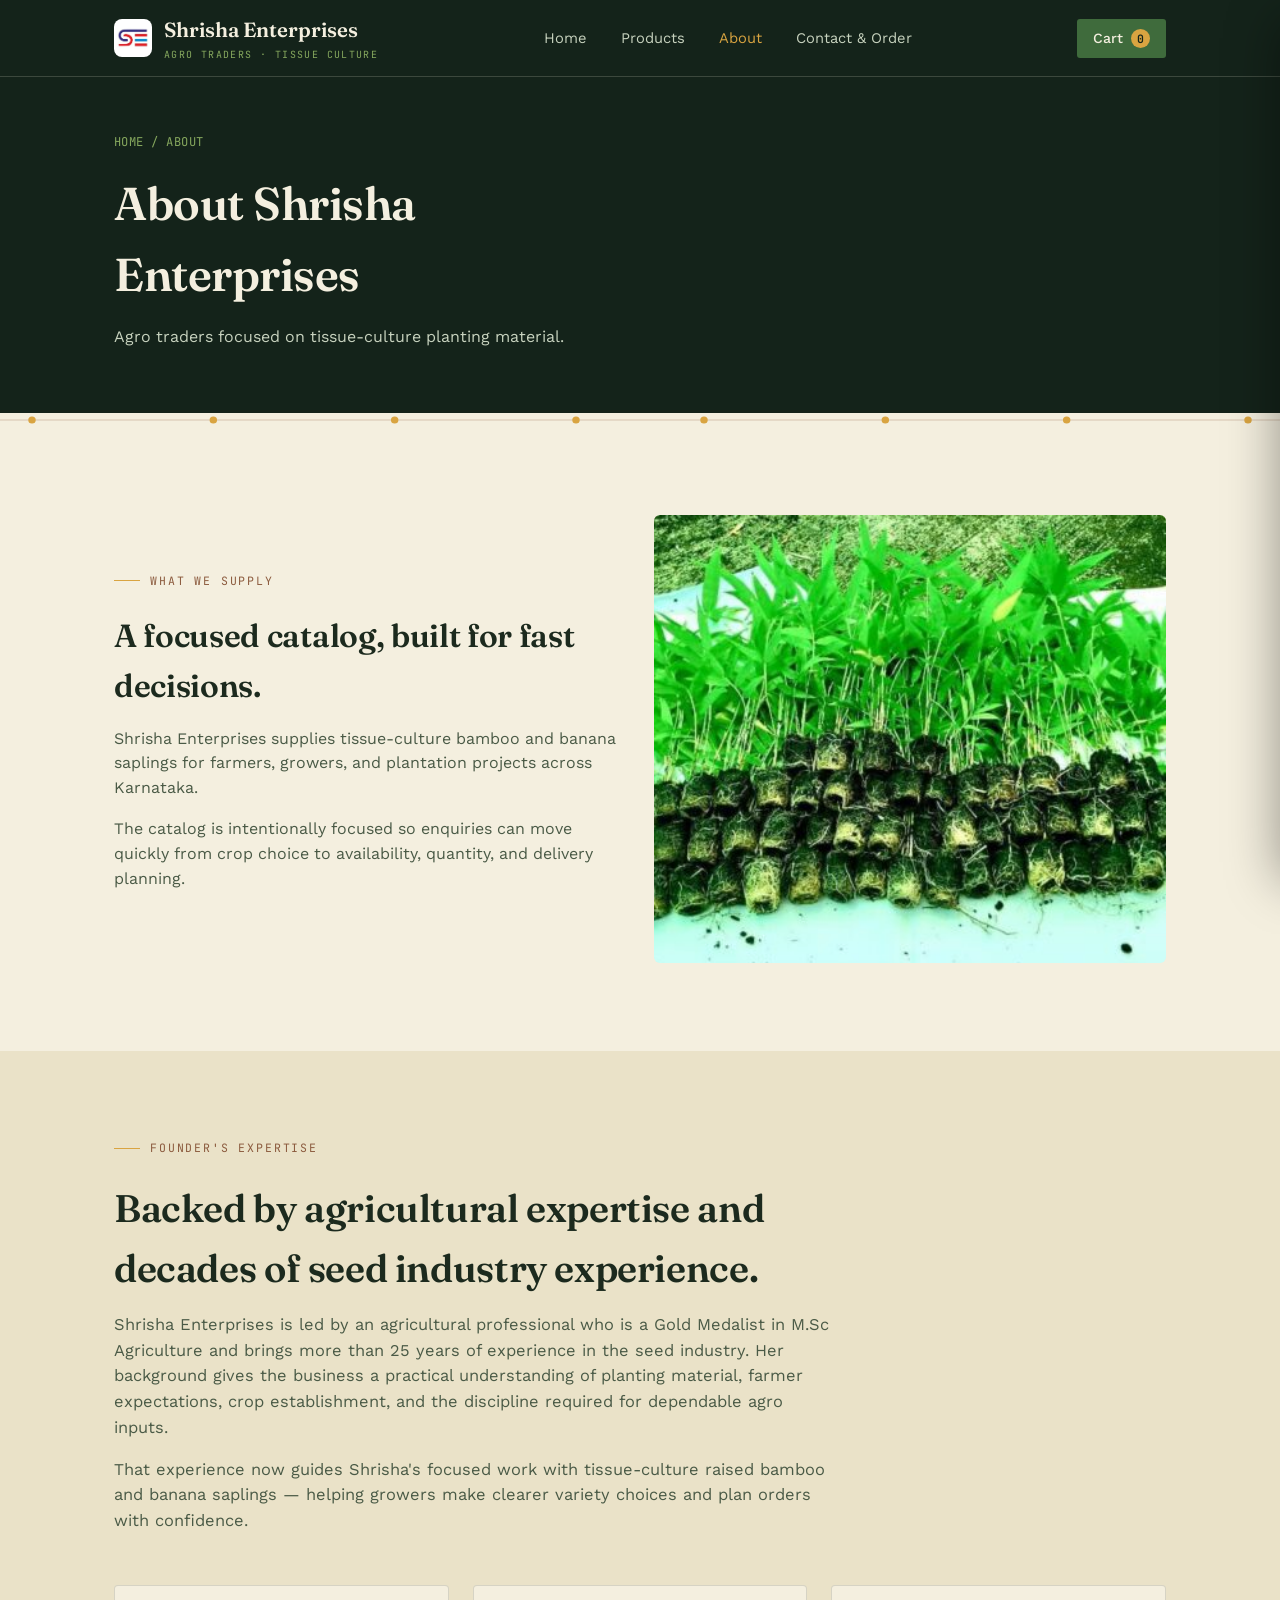
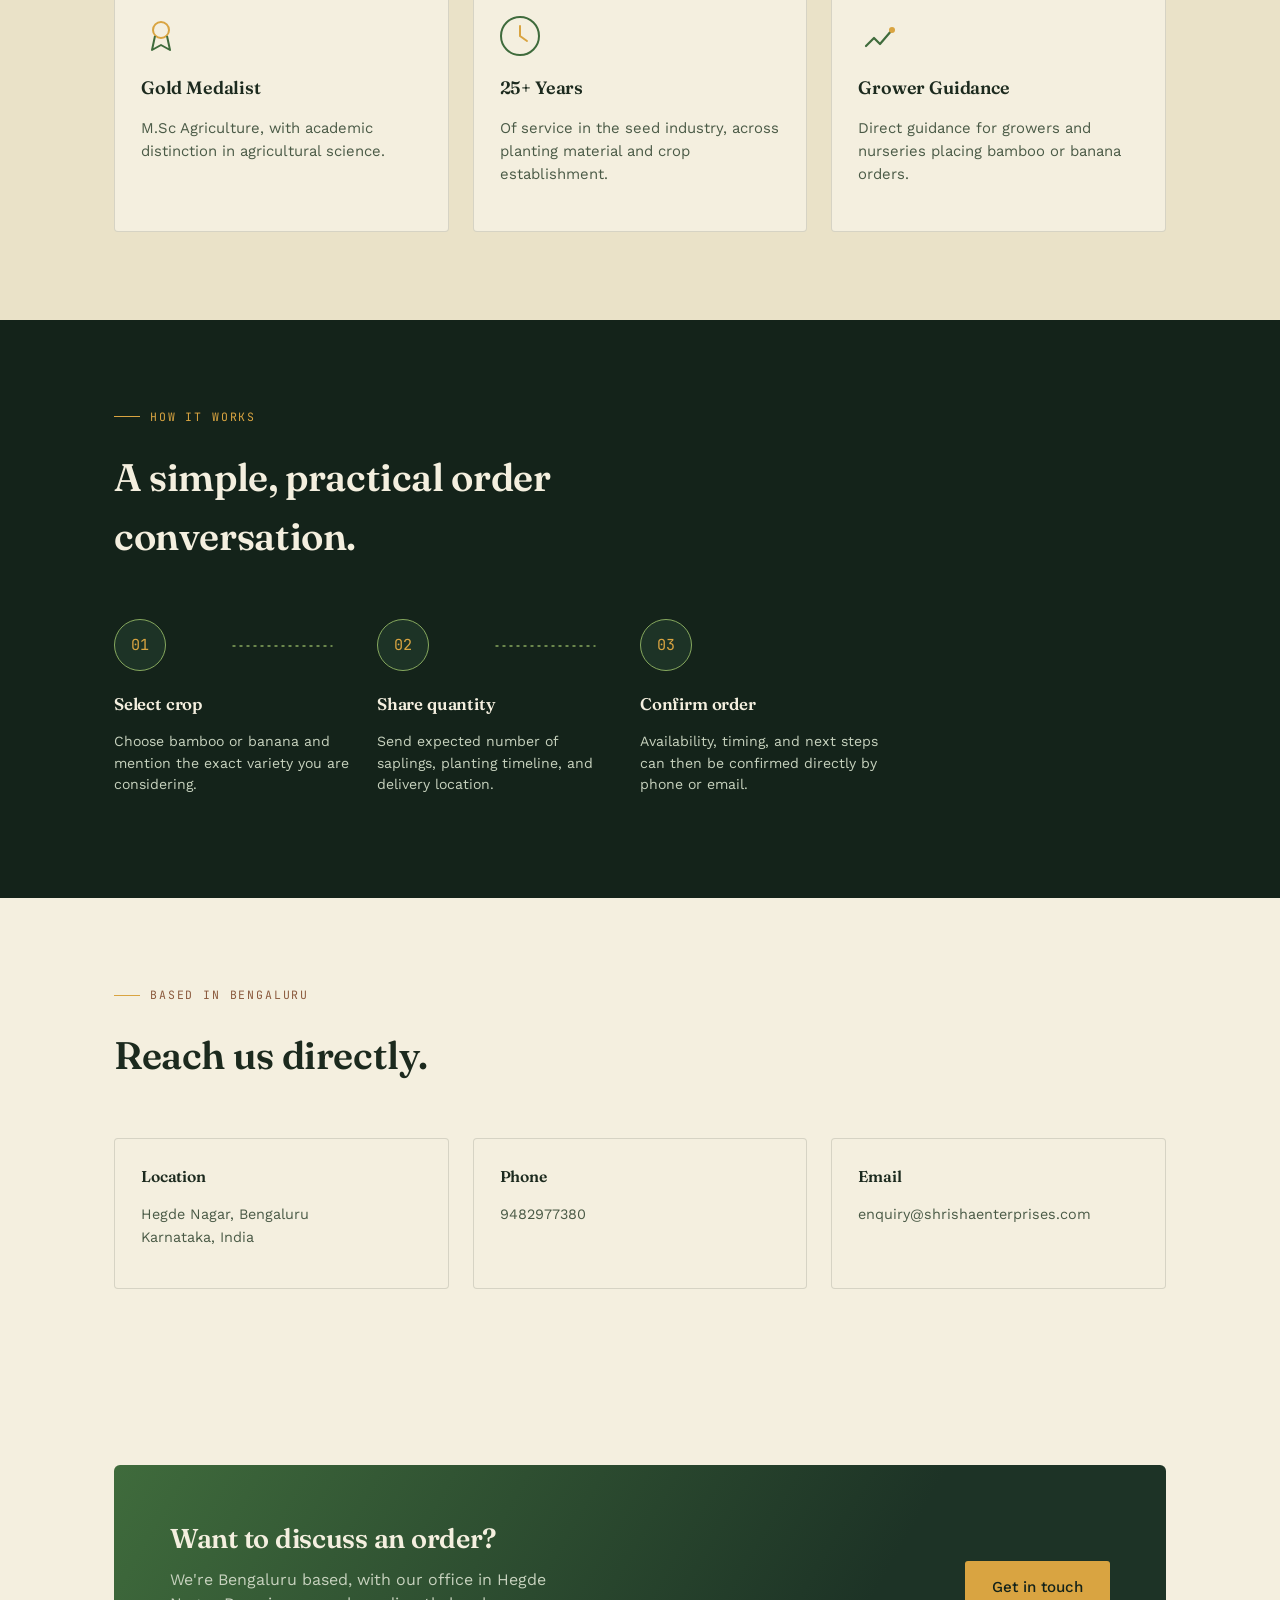
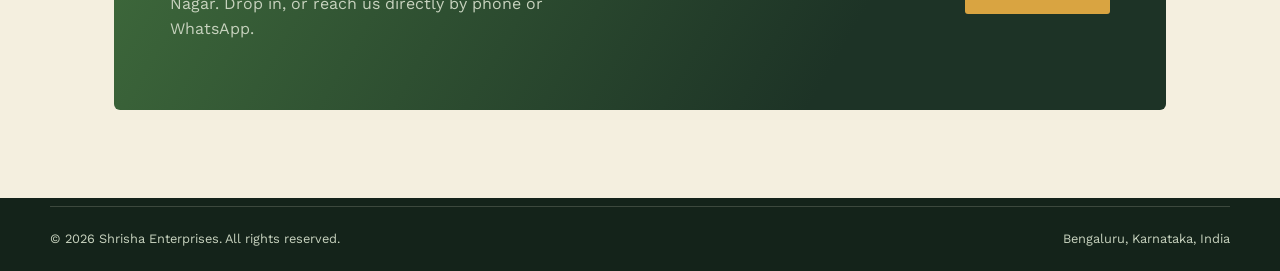
==== about.html @ d5d5e1b3 "shrishaenterprises" ====
<!doctype html>
<html lang="en">
<head>
<meta charset="UTF-8">
<meta name="viewport" content="width=device-width, initial-scale=1.0">
<title>About Us | Shrisha Enterprises</title>
<meta name="description" content="Shrisha Enterprises is a Bengaluru-based agro trading business supplying tissue-culture bamboo and banana saplings to growers across India.">
<link rel="stylesheet" href="css/style.css">
</head>
<body>

<nav class="site-nav">
  <div class="wrap">
    <a href="index.html" class="brand">
      <span class="brand-mark"><img src="images/brand/logo.jpg" alt="Shrisha Enterprises logo"></span>
      <span><span class="brand-text">Shrisha Enterprises</span><span class="brand-sub">Agro Traders · Tissue Culture</span></span>
    </a>
    <div class="nav-links">
      <a href="index.html">Home</a>
      <a href="products.html">Products</a>
      <a href="about.html" class="active">About</a>
      <a href="contact.html">Contact &amp; Order</a>
    </div>
    <button class="nav-cart" data-open-cart aria-label="Open cart">
      Cart <span class="count" data-cart-count>0</span>
    </button>
    <button class="nav-toggle" aria-label="Menu">
      <svg width="24" height="24" viewBox="0 0 24 24"><path d="M3 6h18M3 12h18M3 18h18" stroke="currentColor" stroke-width="2"/></svg>
    </button>
  </div>
</nav>

<header class="page-hero">
  <div class="wrap">
    <div class="breadcrumb">HOME / ABOUT</div>
    <h1>About Shrisha Enterprises</h1>
    <p>Agro traders focused on tissue-culture planting material.</p>
  </div>
</header>

<div class="culm-rule" aria-hidden="true">
  <svg viewBox="0 0 1200 14" preserveAspectRatio="none"><line x1="0" y1="7" x2="1200" y2="7" stroke="#8B5A3D" stroke-opacity="0.3" stroke-width="1"/>
    <g fill="#D9A441"><circle cx="30" cy="7" r="3.5"/><circle cx="200" cy="7" r="3.5"/><circle cx="370" cy="7" r="3.5"/><circle cx="540" cy="7" r="3.5"/><circle cx="660" cy="7" r="3.5"/><circle cx="830" cy="7" r="3.5"/><circle cx="1000" cy="7" r="3.5"/><circle cx="1170" cy="7" r="3.5"/></g>
  </svg>
</div>

<section class="section">
  <div class="wrap card-grid-2" style="align-items:center;">
    <div>
      <div class="eyebrow" style="color:var(--clay);">What we supply</div>
      <h2 style="font-size:2rem; margin-bottom:16px;">A focused catalog, built for fast decisions.</h2>
      <p style="color:var(--text-soft); margin-bottom:14px;">Shrisha Enterprises supplies tissue-culture bamboo and banana saplings for farmers, growers, and plantation projects across Karnataka.</p>
      <p style="color:var(--text-soft);">The catalog is intentionally focused so enquiries can move quickly from crop choice to availability, quantity, and delivery planning.</p>
    </div>
    <div>
      <img src="images/products/bamboo-saplings-bundle.jpeg" alt="Tissue-culture bamboo saplings ready for dispatch" style="width:100%; height:100%; object-fit:cover; border-radius:6px; aspect-ratio:480/420;">
    </div>
  </div>
</section>

<section class="section section-soft">
  <div class="wrap">
    <div class="section-head" style="max-width:720px;">
      <div class="eyebrow" style="color:var(--clay);">Founder's expertise</div>
      <h2>Backed by agricultural expertise and decades of seed industry experience.</h2>
      <p>Shrisha Enterprises is led by an agricultural professional who is a Gold Medalist in M.Sc Agriculture and brings more than 25 years of experience in the seed industry. Her background gives the business a practical understanding of planting material, farmer expectations, crop establishment, and the discipline required for dependable agro inputs.</p>
      <p>That experience now guides Shrisha's focused work with tissue-culture raised bamboo and banana saplings — helping growers make clearer variety choices and plan orders with confidence.</p>
    </div>
    <div class="card-grid-3">
      <div class="feature-card">
        <svg class="fic" viewBox="0 0 40 40"><circle cx="20" cy="14" r="8" fill="none" stroke="#D9A441" stroke-width="2"/><path d="M14 20l-3 14 9-5 9 5-3-14" fill="none" stroke="#3F6B3C" stroke-width="2" stroke-linejoin="round"/></svg>
        <h3>Gold Medalist</h3>
        <p>M.Sc Agriculture, with academic distinction in agricultural science.</p>
      </div>
      <div class="feature-card">
        <svg class="fic" viewBox="0 0 40 40"><circle cx="20" cy="20" r="19" fill="none" stroke="#3F6B3C" stroke-width="2"/><path d="M20 10v10l7 5" stroke="#D9A441" stroke-width="2" fill="none" stroke-linecap="round"/></svg>
        <h3>25+ Years</h3>
        <p>Of service in the seed industry, across planting material and crop establishment.</p>
      </div>
      <div class="feature-card">
        <svg class="fic" viewBox="0 0 40 40"><path d="M8 30l8-8 6 6 12-14" stroke="#3F6B3C" stroke-width="2.2" fill="none" stroke-linecap="round" stroke-linejoin="round"/><circle cx="34" cy="14" r="3" fill="#D9A441"/></svg>
        <h3>Grower Guidance</h3>
        <p>Direct guidance for growers and nurseries placing bamboo or banana orders.</p>
      </div>
    </div>
  </div>
</section>

<section class="section section-dark">
  <div class="wrap">
    <div class="section-head">
      <div class="eyebrow">How it works</div>
      <h2>A simple, practical order conversation.</h2>
    </div>
    <div class="timeline">
      <div class="tl-step">
        <div class="tl-node">01</div>
        <h4>Select crop</h4>
        <p>Choose bamboo or banana and mention the exact variety you are considering.</p>
        <div class="tl-connector"><svg viewBox="0 0 100 2"><line x1="0" y1="1" x2="100" y2="1" stroke="#86A85E" stroke-width="1.5" stroke-dasharray="3 4"/></svg></div>
      </div>
      <div class="tl-step">
        <div class="tl-node">02</div>
        <h4>Share quantity</h4>
        <p>Send expected number of saplings, planting timeline, and delivery location.</p>
        <div class="tl-connector"><svg viewBox="0 0 100 2"><line x1="0" y1="1" x2="100" y2="1" stroke="#86A85E" stroke-width="1.5" stroke-dasharray="3 4"/></svg></div>
      </div>
      <div class="tl-step">
        <div class="tl-node">03</div>
        <h4>Confirm order</h4>
        <p>Availability, timing, and next steps can then be confirmed directly by phone or email.</p>
      </div>
    </div>
  </div>
</section>

<section class="section">
  <div class="wrap">
    <div class="section-head">
      <div class="eyebrow" style="color:var(--clay);">Based in Bengaluru</div>
      <h2>Reach us directly.</h2>
    </div>
    <div class="card-grid-3">
      <div class="info-card">
        <h4>Location</h4>
        <p>Hegde Nagar, Bengaluru<br>Karnataka, India</p>
      </div>
      <div class="info-card">
        <h4>Phone</h4>
        <p><a href="tel:+919482977380">9482977380</a></p>
      </div>
      <div class="info-card">
        <h4>Email</h4>
        <p><a href="mailto:enquiry@shrishaenterprises.com">enquiry@shrishaenterprises.com</a></p>
      </div>
    </div>
  </div>
</section>

<section class="section">
  <div class="wrap">
    <div class="cta-strip">
      <div>
        <h3>Want to discuss an order?</h3>
        <p>We're Bengaluru based, with our office in Hegde Nagar. Drop in, or reach us directly by phone or WhatsApp.</p>
      </div>
      <a href="contact.html" class="btn btn-primary">Get in touch</a>
    </div>
  </div>
</section>

<footer class="site-footer">
  <div class="wrap footer-bottom">
    <span>© 2026 Shrisha Enterprises. All rights reserved.</span>
    <span>Bengaluru, Karnataka, India</span>
  </div>
</footer>

<div class="cart-overlay"></div>
<div class="cart-drawer">
  <div class="cart-head"><h3>Your cart</h3><button class="cart-close" aria-label="Close cart">&times;</button></div>
  <div class="cart-items"></div>
  <div class="cart-foot">
    <div class="cart-total-row"><span>Estimated total</span><strong data-cart-total>₹0</strong></div>
    <a href="contact.html" class="btn btn-primary btn-block">Proceed to order</a>
  </div>
</div>

<script src="js/cart.js"></script>
</body>
</html>
---- css/style.css ----
/* ============================================================
   SHRISHA ENTERPRISES — Design System
   A nursery grown from tissue culture: precise in the lab,
   wild in the field. Palette pulled from bamboo groves,
   banana canopy, monsoon soil and turmeric markets.
============================================================ */

@import url('https://fonts.googleapis.com/css2?family=Fraunces:ital,opsz,wght@0,9..144,300;0,9..144,450;0,9..144,600;0,9..144,700;1,9..144,400;1,9..144,500&family=Work+Sans:wght@300;400;500;600;700&family=JetBrains+Mono:wght@400;500;600&display=swap');

:root{
  /* ---- color tokens ---- */
  --ink:        #14231A;   /* deep bamboo-grove night */
  --ink-soft:   #1D3326;   /* lifted panel on ink */
  --bamboo:     #3F6B3C;   /* mid culm green */
  --leaf:       #86A85E;   /* young banana leaf */
  --turmeric:   #D9A441;   /* turmeric / marigold gold */
  --clay:       #8B5A3D;   /* red-soil brown */
  --paper:      #F4EFDF;   /* warm nursery-tag ivory */
  --paper-dim:  #EAE2C8;
  --text-dark:  #1C2A1E;
  --text-soft:  #4A5A46;
  --text-light: #F4EFDF;
  --text-light-dim: #C7D2BE;
  --line-dark:  rgba(244,239,223,0.18);
  --line-light: rgba(28,42,30,0.14);

  /* ---- type ---- */
  --f-display: "Fraunces", serif;
  --f-body: "Work Sans", sans-serif;
  --f-mono: "JetBrains Mono", monospace;

  /* ---- layout ---- */
  --maxw: 1180px;
  --edge: clamp(20px, 5vw, 64px);
  --radius: 4px;
}

*,*::before,*::after{ box-sizing:border-box; }
html{ scroll-behavior:smooth; }
body{
  margin:0;
  background:var(--paper);
  color:var(--text-dark);
  font-family:var(--f-body);
  font-size:16px;
  line-height:1.55;
  -webkit-font-smoothing:antialiased;
}
img,svg{ display:block; max-width:100%; }
a{ color:inherit; text-decoration:none; }
ul{ margin:0; padding:0; list-style:none; }
button{ font-family:inherit; cursor:pointer; }
h1,h2,h3,h4{ font-family:var(--f-display); margin:0; font-weight:600; letter-spacing:-0.01em; }

@media (prefers-reduced-motion: reduce){
  *{ animation-duration:0.001ms !important; animation-iteration-count:1 !important; transition-duration:0.001ms !important; scroll-behavior:auto !important; }
}

/* ---------------- focus visibility ---------------- */
a:focus-visible, button:focus-visible, input:focus-visible, textarea:focus-visible, select:focus-visible{
  outline:2.5px solid var(--turmeric);
  outline-offset:2px;
}

/* ---------------- container ---------------- */
.wrap{ max-width:var(--maxw); margin:0 auto; padding:0 var(--edge); }

/* ================= NAV ================= */
.site-nav{
  position:sticky; top:0; z-index:50;
  background:var(--ink);
  border-bottom:1px solid var(--line-dark);
}
.site-nav .wrap{
  display:flex; align-items:center; justify-content:space-between;
  height:76px;
}
.brand{ display:flex; align-items:center; gap:12px; color:var(--text-light); }
.brand-mark{
  width:38px; height:38px; flex:none; display:flex; align-items:center; justify-content:center;
  background:#fff; border-radius:8px; overflow:hidden; padding:3px;
}
.brand-mark img{ width:100%; height:100%; object-fit:contain; }
.brand-text{ font-family:var(--f-display); font-size:1.28rem; font-weight:600; color:var(--text-light); }
.brand-sub{ display:block; font-family:var(--f-mono); font-size:0.62rem; letter-spacing:0.14em; text-transform:uppercase; color:var(--leaf); margin-top:1px; }

.nav-links{ display:flex; align-items:center; gap:2px; }
.nav-links a{
  color:var(--text-light-dim); font-size:0.92rem; padding:10px 16px; border-radius:3px;
  transition:color .18s ease, background .18s ease;
}
.nav-links a:hover{ color:var(--text-light); background:rgba(244,239,223,0.06); }
.nav-links a.active{ color:var(--turmeric); }

.nav-cart{
  display:flex; align-items:center; gap:8px;
  background:var(--bamboo); color:var(--text-light);
  border:none; padding:10px 16px; border-radius:3px; font-size:0.88rem; font-weight:500;
  transition:background .18s ease;
}
.nav-cart:hover{ background:#4C7C48; }
.nav-cart .count{
  background:var(--turmeric); color:var(--ink); font-family:var(--f-mono); font-weight:600;
  font-size:0.72rem; min-width:19px; height:19px; border-radius:50%;
  display:inline-flex; align-items:center; justify-content:center; padding:0 4px;
}
.nav-toggle{ display:none; }

@media (max-width: 860px){
  .nav-links{ display:none; }
  .nav-toggle{ display:inline-flex; background:none; border:none; color:var(--text-light); }
  .site-nav .wrap{ height:64px; }
}

/* ================= CULM RING DIVIDER (signature motif) ================= */
/* bamboo grows in ringed segments — used as section joins, timeline connectors, list markers */
.culm-rule{
  width:100%; height:14px; position:relative; overflow:hidden;
}
.culm-rule svg{ width:100%; height:100%; display:block; }

/* ================= HERO ================= */
.hero{
  background:
    radial-gradient(ellipse 900px 500px at 82% -10%, rgba(217,164,65,0.14), transparent 60%),
    linear-gradient(180deg, var(--ink) 0%, var(--ink) 100%);
  color:var(--text-light);
  position:relative;
  padding:88px 0 0;
  overflow:hidden;
}
.hero-grid{
  display:grid; grid-template-columns:1.05fr 0.95fr; gap:40px; align-items:center;
  padding-bottom:70px;
}
.eyebrow{
  font-family:var(--f-mono); font-size:0.72rem; letter-spacing:0.16em; text-transform:uppercase;
  color:var(--turmeric); display:flex; align-items:center; gap:10px; margin-bottom:22px;
}
.eyebrow::before{ content:""; width:26px; height:1px; background:var(--turmeric); display:inline-block; }

.hero h1{
  font-size:clamp(2.5rem, 4.6vw, 4.1rem); line-height:1.03; color:var(--text-light);
  max-width:12ch;
}
.hero h1 em{ font-style:italic; color:var(--leaf); font-weight:500; }
.hero p.lede{
  margin-top:24px; font-size:1.1rem; color:var(--text-light-dim); max-width:46ch; line-height:1.6;
}
.hero-ctas{ display:flex; gap:14px; margin-top:36px; flex-wrap:wrap; }

.btn{
  display:inline-flex; align-items:center; gap:9px;
  padding:14px 26px; border-radius:3px; font-size:0.95rem; font-weight:500;
  border:1px solid transparent; transition:transform .16s ease, background .16s ease, border-color .16s ease;
}
.btn:hover{ transform:translateY(-1px); }
.btn-primary{ background:var(--turmeric); color:var(--ink); }
.btn-primary:hover{ background:#E5B25C; }
.btn-outline{ border-color:var(--line-dark); color:var(--text-light); }
.btn-outline:hover{ border-color:var(--leaf); color:var(--leaf); }
.btn-dark{ background:var(--ink); color:var(--text-light); }
.btn-dark:hover{ background:var(--ink-soft); }
.btn-small{ padding:9px 16px; font-size:0.84rem; }
.btn-block{ width:100%; justify-content:center; }
.btn[disabled]{ opacity:0.45; cursor:not-allowed; transform:none; }

.hero-art{ position:relative; }

/* ================= TRUST STRIP ================= */
.trust-strip{
  background:var(--ink-soft); border-top:1px solid var(--line-dark);
}
.trust-strip .wrap{
  display:grid; grid-template-columns:repeat(4,1fr);
  padding:34px var(--edge);
}
.trust-item{ padding:0 22px; border-left:1px solid var(--line-dark); }
.trust-item:first-child{ border-left:none; padding-left:0; }
.trust-num{ font-family:var(--f-display); font-style:italic; font-size:1.9rem; color:var(--turmeric); }
.trust-label{ font-size:0.8rem; color:var(--text-light-dim); margin-top:4px; }

@media (max-width:860px){
  .hero-grid{ grid-template-columns:1fr; }
  .trust-strip .wrap{ grid-template-columns:repeat(2,1fr); row-gap:22px; }
  .trust-item:nth-child(3){ border-left:none; padding-left:0; }
}

/* ================= SECTION SCAFFOLDING ================= */
.section{ padding:88px 0; }
.section-tight{ padding:56px 0; }
.section-dark{ background:var(--ink); color:var(--text-light); }
.section-soft{ background:var(--paper-dim); }

.section-head{ max-width:640px; margin-bottom:52px; }
.section-head .eyebrow{ color:var(--clay); }
.section-dark .section-head .eyebrow{ color:var(--turmeric); }
.section-head h2{ font-size:clamp(1.9rem,3vw,2.6rem); }
.section-head p{ margin-top:14px; color:var(--text-soft); font-size:1.03rem; }
.section-dark .section-head p{ color:var(--text-light-dim); }

/* ================= PRODUCT / FEATURE CARDS ================= */
.card-grid-2{ display:grid; grid-template-columns:1fr 1fr; gap:28px; }
.card-grid-3{ display:grid; grid-template-columns:repeat(3,1fr); gap:24px; }
.card-grid-4{ display:grid; grid-template-columns:repeat(4,1fr); gap:20px; }

.feature-card{
  background:var(--paper); border:1px solid var(--line-light); border-radius:var(--radius);
  padding:30px 26px;
}
.feature-card .fic{ width:40px; height:40px; margin-bottom:18px; }
.feature-card h3{ font-size:1.12rem; margin-bottom:8px; }
.feature-card p{ color:var(--text-soft); font-size:0.93rem; }

.produce-card{
  border:1px solid var(--line-light); border-radius:var(--radius); overflow:hidden;
  background:var(--paper); display:flex; flex-direction:column;
  transition:box-shadow .2s ease, transform .2s ease;
}
.produce-card:hover{ box-shadow:0 14px 34px -18px rgba(20,35,26,0.35); transform:translateY(-2px); }
.produce-art{ aspect-ratio:16/11; background:var(--paper-dim); position:relative; }
.produce-art svg{ position:absolute; inset:0; width:100%; height:100%; }
.produce-tag{
  position:absolute; top:14px; left:14px; font-family:var(--f-mono); font-size:0.66rem;
  letter-spacing:0.08em; text-transform:uppercase; background:var(--ink); color:var(--turmeric);
  padding:5px 9px; border-radius:2px;
}
.produce-body{ padding:22px 24px 24px; display:flex; flex-direction:column; gap:12px; flex:1; }
.produce-body h3{ font-size:1.3rem; }
.produce-body .sci{ font-family:var(--f-display); font-style:italic; color:var(--text-soft); font-size:0.9rem; margin-top:-8px; }
.produce-body p.desc{ color:var(--text-soft); font-size:0.93rem; flex:1; }
.produce-meta{ display:flex; align-items:baseline; justify-content:space-between; padding-top:10px; border-top:1px dashed var(--line-light); }
.produce-price{ font-family:var(--f-mono); font-size:1.05rem; font-weight:600; color:var(--clay); }
.produce-price span{ font-size:0.72rem; color:var(--text-soft); font-weight:400; }
.produce-actions{ display:flex; gap:10px; margin-top:4px; }

.qty-stepper{
  display:flex; align-items:center; border:1px solid var(--line-light); border-radius:3px; overflow:hidden;
}
.qty-stepper button{ background:var(--paper-dim); border:none; width:34px; height:38px; font-size:1rem; }
.qty-stepper button:hover{ background:var(--leaf); color:#fff; }
.qty-stepper input{
  width:44px; text-align:center; border:none; border-left:1px solid var(--line-light); border-right:1px solid var(--line-light);
  height:38px; font-family:var(--f-mono); font-size:0.9rem; background:var(--paper);
}

/* ================= PROCESS / CULM TIMELINE ================= */
.timeline{ display:grid; grid-template-columns:repeat(4,1fr); gap:0; position:relative; }
.tl-step{ position:relative; padding:0 22px 0 0; }
.tl-node{
  width:52px; height:52px; border-radius:50%; background:var(--ink-soft); border:1.5px solid var(--leaf);
  display:flex; align-items:center; justify-content:center; font-family:var(--f-mono); color:var(--turmeric);
  font-size:0.95rem; margin-bottom:20px;
}
.tl-step h4{ font-size:1.05rem; color:var(--text-light); margin-bottom:8px; }
.tl-step p{ font-size:0.88rem; color:var(--text-light-dim); }
.tl-connector{ position:absolute; top:26px; left:52px; right:-22px; height:2px; }
.tl-connector svg{ width:100%; height:100%; }
.tl-step:last-child .tl-connector{ display:none; }

@media (max-width:900px){
  .timeline{ grid-template-columns:1fr; gap:36px; }
  .tl-connector{ display:none; }
}

/* ================= CTA STRIP ================= */
.cta-strip{
  background:linear-gradient(120deg, var(--bamboo), var(--ink-soft) 70%);
  color:var(--text-light); border-radius:6px; padding:52px 56px;
  display:flex; align-items:center; justify-content:space-between; gap:30px; flex-wrap:wrap;
}
.cta-strip h3{ font-size:1.7rem; max-width:20ch; }
.cta-strip p{ color:var(--text-light-dim); margin-top:8px; max-width:40ch; }

/* ================= FOOTER ================= */
.site-footer{ background:var(--ink); color:var(--text-light-dim); padding-top:8px; }
.footer-grid{
  display:grid; grid-template-columns:1.3fr 1fr 1fr 1.1fr; gap:36px; padding-bottom:48px;
  border-bottom:1px solid var(--line-dark);
}
.footer-grid h5{
  font-family:var(--f-mono); font-size:0.72rem; text-transform:uppercase; letter-spacing:0.12em;
  color:var(--leaf); margin-bottom:16px; font-weight:600;
}
.footer-grid li{ margin-bottom:10px; font-size:0.9rem; }
.footer-grid a:hover{ color:var(--text-light); }
.footer-bottom{
  display:flex; justify-content:space-between; align-items:center; padding:22px 0; font-size:0.8rem;
  flex-wrap:wrap; gap:10px; border-top:1px solid var(--line-dark);
}

/* ================= FORMS ================= */
.field{ margin-bottom:18px; }
.field label{ display:block; font-size:0.84rem; margin-bottom:7px; color:var(--text-soft); font-weight:500; }
.section-dark .field label{ color:var(--text-light-dim); }
.field input, .field textarea, .field select{
  width:100%; padding:12px 14px; border:1px solid var(--line-light); border-radius:3px;
  font-family:var(--f-body); font-size:0.95rem; background:var(--paper); color:var(--text-dark);
}
.section-dark .field input, .section-dark .field textarea, .section-dark .field select{
  background:var(--ink-soft); border-color:var(--line-dark); color:var(--text-light);
}
.field textarea{ resize:vertical; min-height:100px; }
.field-row{ display:grid; grid-template-columns:1fr 1fr; gap:16px; }

/* ================= CART DRAWER ================= */
.cart-overlay{
  position:fixed; inset:0; background:rgba(20,35,26,0.5); z-index:90; opacity:0; pointer-events:none;
  transition:opacity .22s ease;
}
.cart-overlay.open{ opacity:1; pointer-events:auto; }
.cart-drawer{
  position:fixed; top:0; right:0; height:100%; width:min(420px,92vw); background:var(--paper);
  z-index:91; box-shadow:-20px 0 50px -20px rgba(0,0,0,0.4);
  transform:translateX(100%); transition:transform .28s ease; display:flex; flex-direction:column;
}
.cart-drawer.open{ transform:translateX(0); }
.cart-head{
  display:flex; align-items:center; justify-content:space-between; padding:22px 24px; border-bottom:1px solid var(--line-light);
}
.cart-head h3{ font-size:1.2rem; }
.cart-close{ background:none; border:none; font-size:1.3rem; color:var(--text-soft); line-height:1; }
.cart-items{ flex:1; overflow-y:auto; padding:12px 24px; }
.cart-line{
  display:flex; gap:12px; padding:16px 0; border-bottom:1px dashed var(--line-light);
}
.cart-line-art{ width:56px; height:56px; border-radius:3px; background:var(--paper-dim); flex:none; overflow:hidden; }
.cart-line-info{ flex:1; }
.cart-line-info h4{ font-family:var(--f-body); font-size:0.95rem; font-weight:600; }
.cart-line-meta{ font-family:var(--f-mono); font-size:0.78rem; color:var(--text-soft); margin-top:2px; }
.cart-line-remove{ background:none; border:none; font-size:0.78rem; color:var(--clay); text-decoration:underline; margin-top:6px; }
.cart-empty{ padding:60px 10px; text-align:center; color:var(--text-soft); }
.cart-foot{ padding:20px 24px 26px; border-top:1px solid var(--line-light); }
.cart-total-row{ display:flex; justify-content:space-between; font-size:1.05rem; margin-bottom:16px; }
.cart-total-row strong{ font-family:var(--f-mono); }

.check-list{ list-style:none; padding:0; margin:0; }
.check-list li{ font-size:0.93rem; color:var(--text-soft); padding:6px 0; display:flex; gap:9px; align-items:flex-start; }
.check-list li::before{ content:"✓"; color:var(--bamboo); font-weight:700; flex:none; }

/* ================= UTILITY ================= */
.mono{ font-family:var(--f-mono); }
.note{ font-size:0.82rem; color:var(--text-soft); }
.page-hero{
  background:var(--ink); color:var(--text-light); padding:56px 0 48px;
}
.page-hero h1{ font-size:clamp(2rem,3.6vw,2.9rem); color:var(--text-light); max-width:16ch; }
.page-hero p{ color:var(--text-light-dim); margin-top:14px; max-width:56ch; }
.breadcrumb{ font-family:var(--f-mono); font-size:0.76rem; color:var(--leaf); margin-bottom:16px; letter-spacing:0.04em; }

.tabs{ display:flex; gap:8px; margin-bottom:36px; flex-wrap:wrap; }
.tab{
  padding:10px 20px; border:1px solid var(--line-light); border-radius:30px; font-size:0.88rem;
  background:var(--paper); color:var(--text-soft); transition:all .15s ease;
}
.tab.active{ background:var(--ink); color:var(--text-light); border-color:var(--ink); }
.tab:hover:not(.active){ border-color:var(--bamboo); color:var(--bamboo); }

.info-card{
  background:var(--paper); border:1px solid var(--line-light); border-radius:var(--radius); padding:26px;
}
.info-card h4{ font-size:0.98rem; margin-bottom:6px; }
.info-card p{ font-size:0.9rem; color:var(--text-soft); }

.map-frame{ border:1px solid var(--line-light); border-radius:var(--radius); overflow:hidden; }
.map-frame iframe{ width:100%; height:100%; border:0; display:block; }

/* Order confirmation banner */
.toast{
  position:fixed; bottom:24px; left:50%; transform:translate(-50%, 20px);
  background:var(--ink); color:var(--text-light); padding:14px 22px; border-radius:4px;
  font-size:0.9rem; opacity:0; pointer-events:none; transition:all .25s ease; z-index:99;
  border:1px solid var(--leaf);
}
.toast.show{ opacity:1; transform:translate(-50%,0); }

@media (max-width:900px){
  .card-grid-2, .card-grid-3, .card-grid-4{ grid-template-columns:1fr 1fr; }
  .cta-strip{ padding:40px 28px; }
  .footer-grid{ grid-template-columns:1fr 1fr; }
}
@media (max-width:600px){
  .card-grid-2, .card-grid-3, .card-grid-4{ grid-template-columns:1fr; }
  .field-row{ grid-template-columns:1fr; }
  .footer-grid{ grid-template-columns:1fr; }
  .footer-bottom{ flex-direction:column; align-items:flex-start; }
}
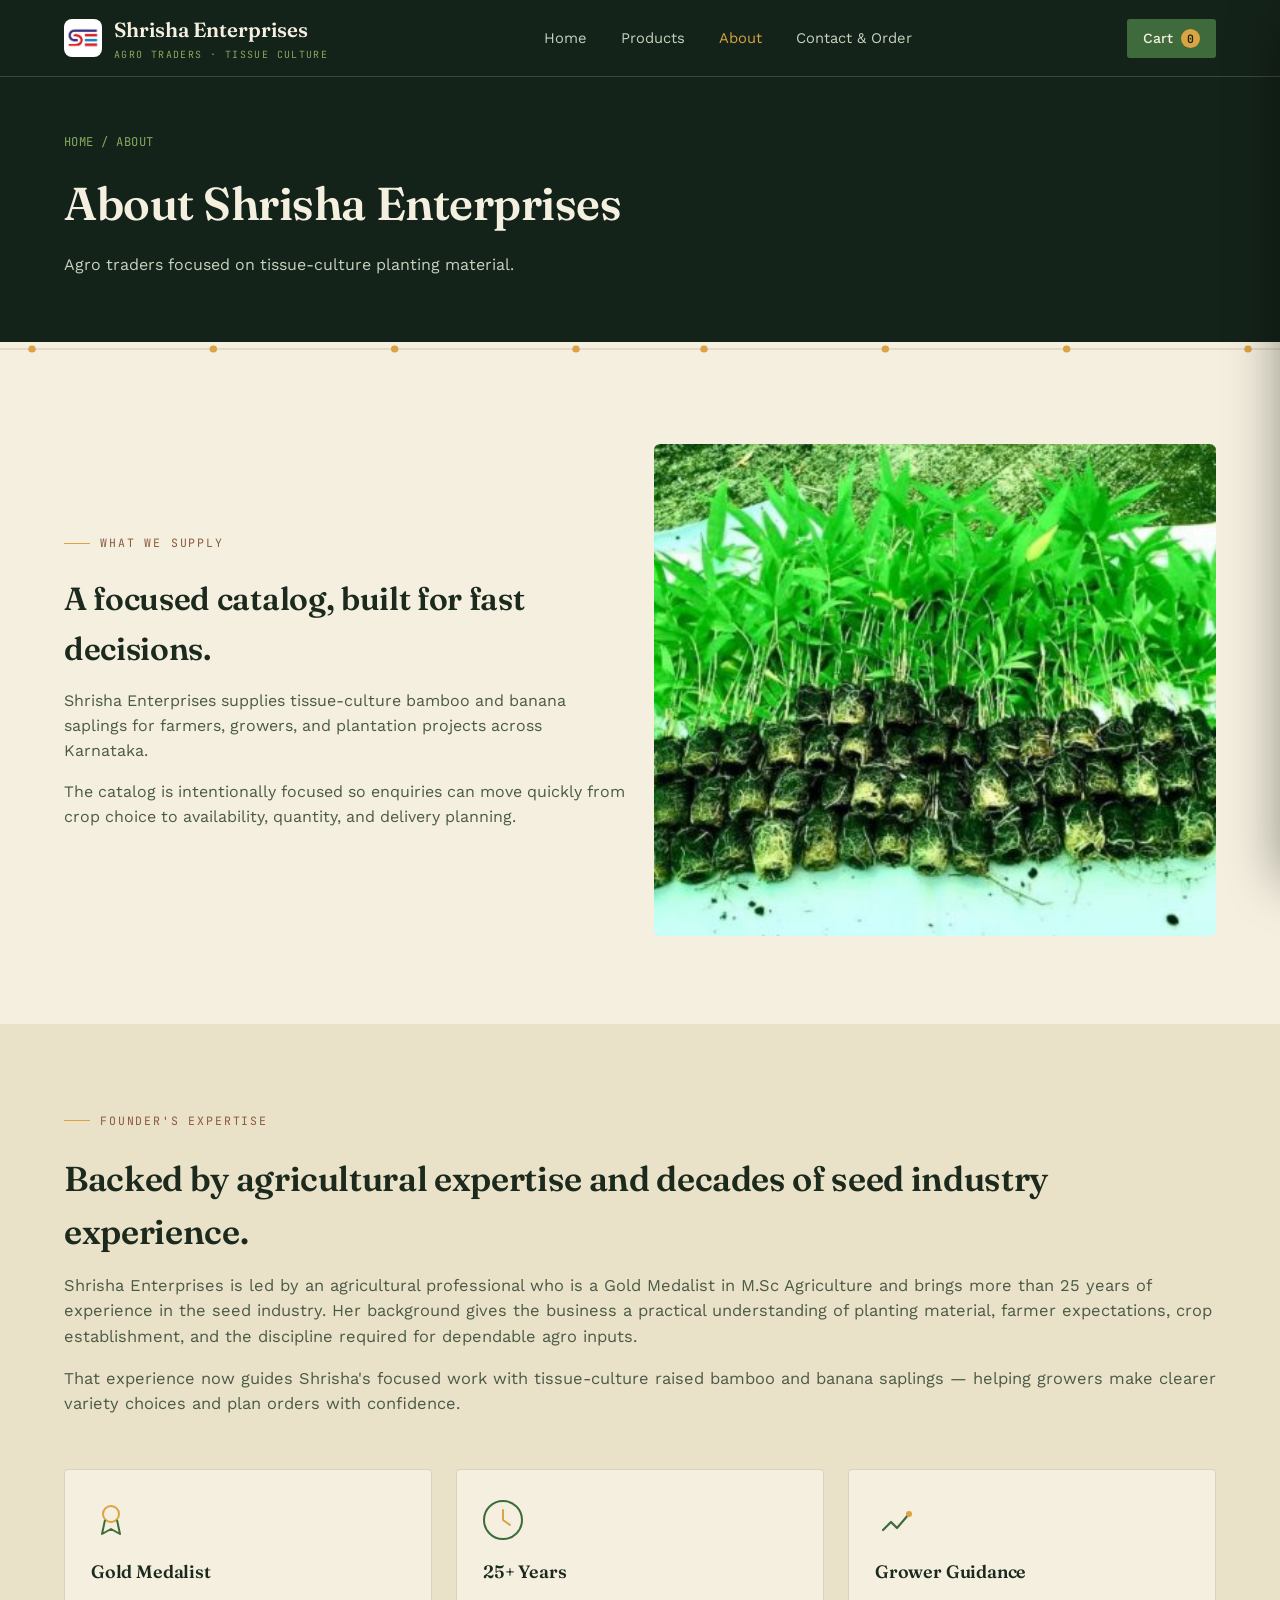
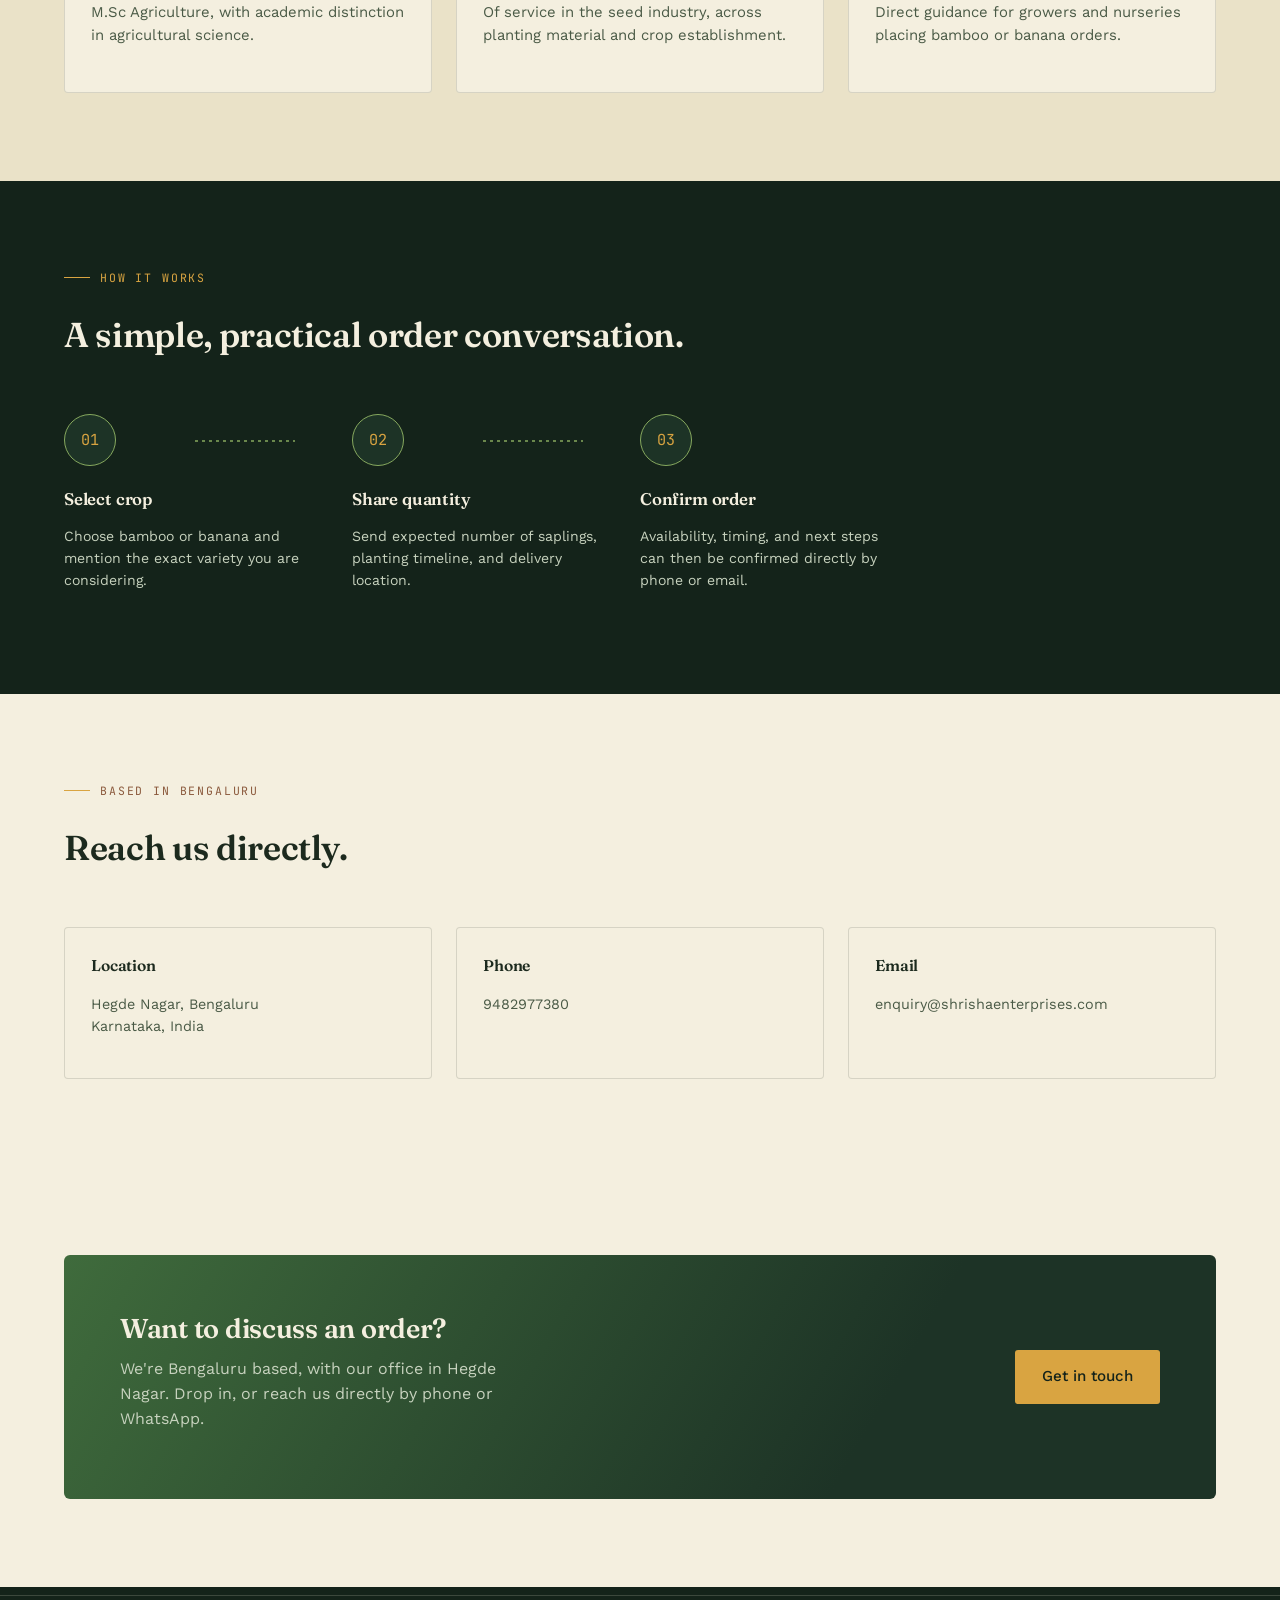
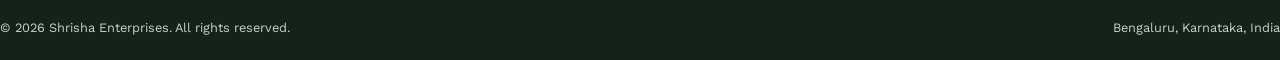
==== commit b4b57366: "Add files via upload" ====
--- a/about.html
+++ b/about.html
@@ -1,6 +1,13 @@
 <!doctype html>
 <html lang="en">
 <head>
+<!-- Google Tag Manager -->
+<script>(function(w,d,s,l,i){w[l]=w[l]||[];w[l].push({'gtm.start':
+new Date().getTime(),event:'gtm.js'});var f=d.getElementsByTagName(s)[0],
+j=d.createElement(s),dl=l!='dataLayer'?'&l='+l:'';j.async=true;j.src=
+'https://www.googletagmanager.com/gtm.js?id='+i+dl;f.parentNode.insertBefore(j,f);
+})(window,document,'script','dataLayer','GTM-NHGCB5C5');</script>
+<!-- End Google Tag Manager -->
 <meta charset="UTF-8">
 <meta name="viewport" content="width=device-width, initial-scale=1.0">
 <title>About Us | Shrisha Enterprises</title>
@@ -8,6 +15,10 @@
 <link rel="stylesheet" href="css/style.css">
 </head>
 <body>
+<!-- Google Tag Manager (noscript) -->
+<noscript><iframe src="https://www.googletagmanager.com/ns.html?id=GTM-NHGCB5C5"
+height="0" width="0" style="display:none;visibility:hidden"></iframe></noscript>
+<!-- End Google Tag Manager (noscript) -->
 
 <nav class="site-nav">
   <div class="wrap">
@@ -60,7 +71,7 @@
 
 <section class="section section-soft">
   <div class="wrap">
-    <div class="section-head" style="max-width:720px;">
+    <div class="section-head">
       <div class="eyebrow" style="color:var(--clay);">Founder's expertise</div>
       <h2>Backed by agricultural expertise and decades of seed industry experience.</h2>
       <p>Shrisha Enterprises is led by an agricultural professional who is a Gold Medalist in M.Sc Agriculture and brings more than 25 years of experience in the seed industry. Her background gives the business a practical understanding of planting material, farmer expectations, crop establishment, and the discipline required for dependable agro inputs.</p>
--- a/css/style.css
+++ b/css/style.css
@@ -30,7 +30,7 @@
   --f-mono: "JetBrains Mono", monospace;
 
   /* ---- layout ---- */
-  --maxw: 1180px;
+  --maxw: 1440px;
   --edge: clamp(20px, 5vw, 64px);
   --radius: 4px;
 }
@@ -141,11 +141,11 @@
 
 .hero h1{
   font-size:clamp(2.5rem, 4.6vw, 4.1rem); line-height:1.03; color:var(--text-light);
-  max-width:12ch;
+  max-width:44ch;
 }
 .hero h1 em{ font-style:italic; color:var(--leaf); font-weight:500; }
 .hero p.lede{
-  margin-top:24px; font-size:1.1rem; color:var(--text-light-dim); max-width:46ch; line-height:1.6;
+  margin-top:24px; font-size:1.1rem; color:var(--text-light-dim); max-width:680px; line-height:1.6;
 }
 .hero-ctas{ display:flex; gap:14px; margin-top:36px; flex-wrap:wrap; }
 
@@ -180,6 +180,15 @@
 .trust-num{ font-family:var(--f-display); font-style:italic; font-size:1.9rem; color:var(--turmeric); }
 .trust-label{ font-size:0.8rem; color:var(--text-light-dim); margin-top:4px; }
 
+.hero-photo{
+  background-size:cover;
+  background-position:center;
+  padding-bottom:0;
+}
+.hero-photo .hero-text-block{
+  max-width:1280px;
+  padding:20px 0 80px;
+}
 @media (max-width:860px){
   .hero-grid{ grid-template-columns:1fr; }
   .trust-strip .wrap{ grid-template-columns:repeat(2,1fr); row-gap:22px; }
@@ -192,17 +201,17 @@
 .section-dark{ background:var(--ink); color:var(--text-light); }
 .section-soft{ background:var(--paper-dim); }
 
-.section-head{ max-width:640px; margin-bottom:52px; }
+.section-head{ max-width:none; margin-bottom:52px; }
 .section-head .eyebrow{ color:var(--clay); }
 .section-dark .section-head .eyebrow{ color:var(--turmeric); }
-.section-head h2{ font-size:clamp(1.9rem,3vw,2.6rem); }
+.section-head h2{ font-size:clamp(1.9rem,2.7vw,2.35rem); }
 .section-head p{ margin-top:14px; color:var(--text-soft); font-size:1.03rem; }
 .section-dark .section-head p{ color:var(--text-light-dim); }
 
 /* ================= PRODUCT / FEATURE CARDS ================= */
 .card-grid-2{ display:grid; grid-template-columns:1fr 1fr; gap:28px; }
 .card-grid-3{ display:grid; grid-template-columns:repeat(3,1fr); gap:24px; }
-.card-grid-4{ display:grid; grid-template-columns:repeat(4,1fr); gap:20px; }
+.card-grid-4{ display:grid; grid-template-columns:repeat(4,1fr); gap:14px; }
 
 .feature-card{
   background:var(--paper); border:1px solid var(--line-light); border-radius:var(--radius);
@@ -218,19 +227,20 @@
   transition:box-shadow .2s ease, transform .2s ease;
 }
 .produce-card:hover{ box-shadow:0 14px 34px -18px rgba(20,35,26,0.35); transform:translateY(-2px); }
-.produce-art{ aspect-ratio:16/11; background:var(--paper-dim); position:relative; }
+.produce-art{ aspect-ratio:16/11; background:var(--paper-dim); position:relative; overflow:hidden; min-height:0; }
+.produce-art img{ position:absolute; inset:0; width:100%; height:100%; object-fit:cover; display:block; }
 .produce-art svg{ position:absolute; inset:0; width:100%; height:100%; }
 .produce-tag{
   position:absolute; top:14px; left:14px; font-family:var(--f-mono); font-size:0.66rem;
   letter-spacing:0.08em; text-transform:uppercase; background:var(--ink); color:var(--turmeric);
   padding:5px 9px; border-radius:2px;
 }
-.produce-body{ padding:22px 24px 24px; display:flex; flex-direction:column; gap:12px; flex:1; }
+.produce-body{ padding:22px 18px 24px; display:flex; flex-direction:column; gap:12px; flex:1; }
 .produce-body h3{ font-size:1.3rem; }
 .produce-body .sci{ font-family:var(--f-display); font-style:italic; color:var(--text-soft); font-size:0.9rem; margin-top:-8px; }
-.produce-body p.desc{ color:var(--text-soft); font-size:0.93rem; flex:1; }
-.produce-meta{ display:flex; align-items:baseline; justify-content:space-between; padding-top:10px; border-top:1px dashed var(--line-light); }
-.produce-price{ font-family:var(--f-mono); font-size:1.05rem; font-weight:600; color:var(--clay); }
+.produce-body p.desc{ color:var(--text-soft); font-size:0.93rem; }
+.produce-meta{ display:flex; align-items:baseline; justify-content:space-between; padding-top:10px; border-top:1px dashed var(--line-light); margin-top:auto; }
+.produce-price{ font-family:var(--f-mono); font-size:1.05rem; font-weight:600; color:var(--clay); white-space:nowrap; flex-shrink:0; }
 .produce-price span{ font-size:0.72rem; color:var(--text-soft); font-weight:400; }
 .produce-actions{ display:flex; gap:10px; margin-top:4px; }
 
@@ -344,8 +354,8 @@
 .page-hero{
   background:var(--ink); color:var(--text-light); padding:56px 0 48px;
 }
-.page-hero h1{ font-size:clamp(2rem,3.6vw,2.9rem); color:var(--text-light); max-width:16ch; }
-.page-hero p{ color:var(--text-light-dim); margin-top:14px; max-width:56ch; }
+.page-hero h1{ font-size:clamp(2rem,3.6vw,2.9rem); color:var(--text-light); max-width:1000px; }
+.page-hero p{ color:var(--text-light-dim); margin-top:14px; max-width:760px; }
 .breadcrumb{ font-family:var(--f-mono); font-size:0.76rem; color:var(--leaf); margin-bottom:16px; letter-spacing:0.04em; }
 
 .tabs{ display:flex; gap:8px; margin-bottom:36px; flex-wrap:wrap; }
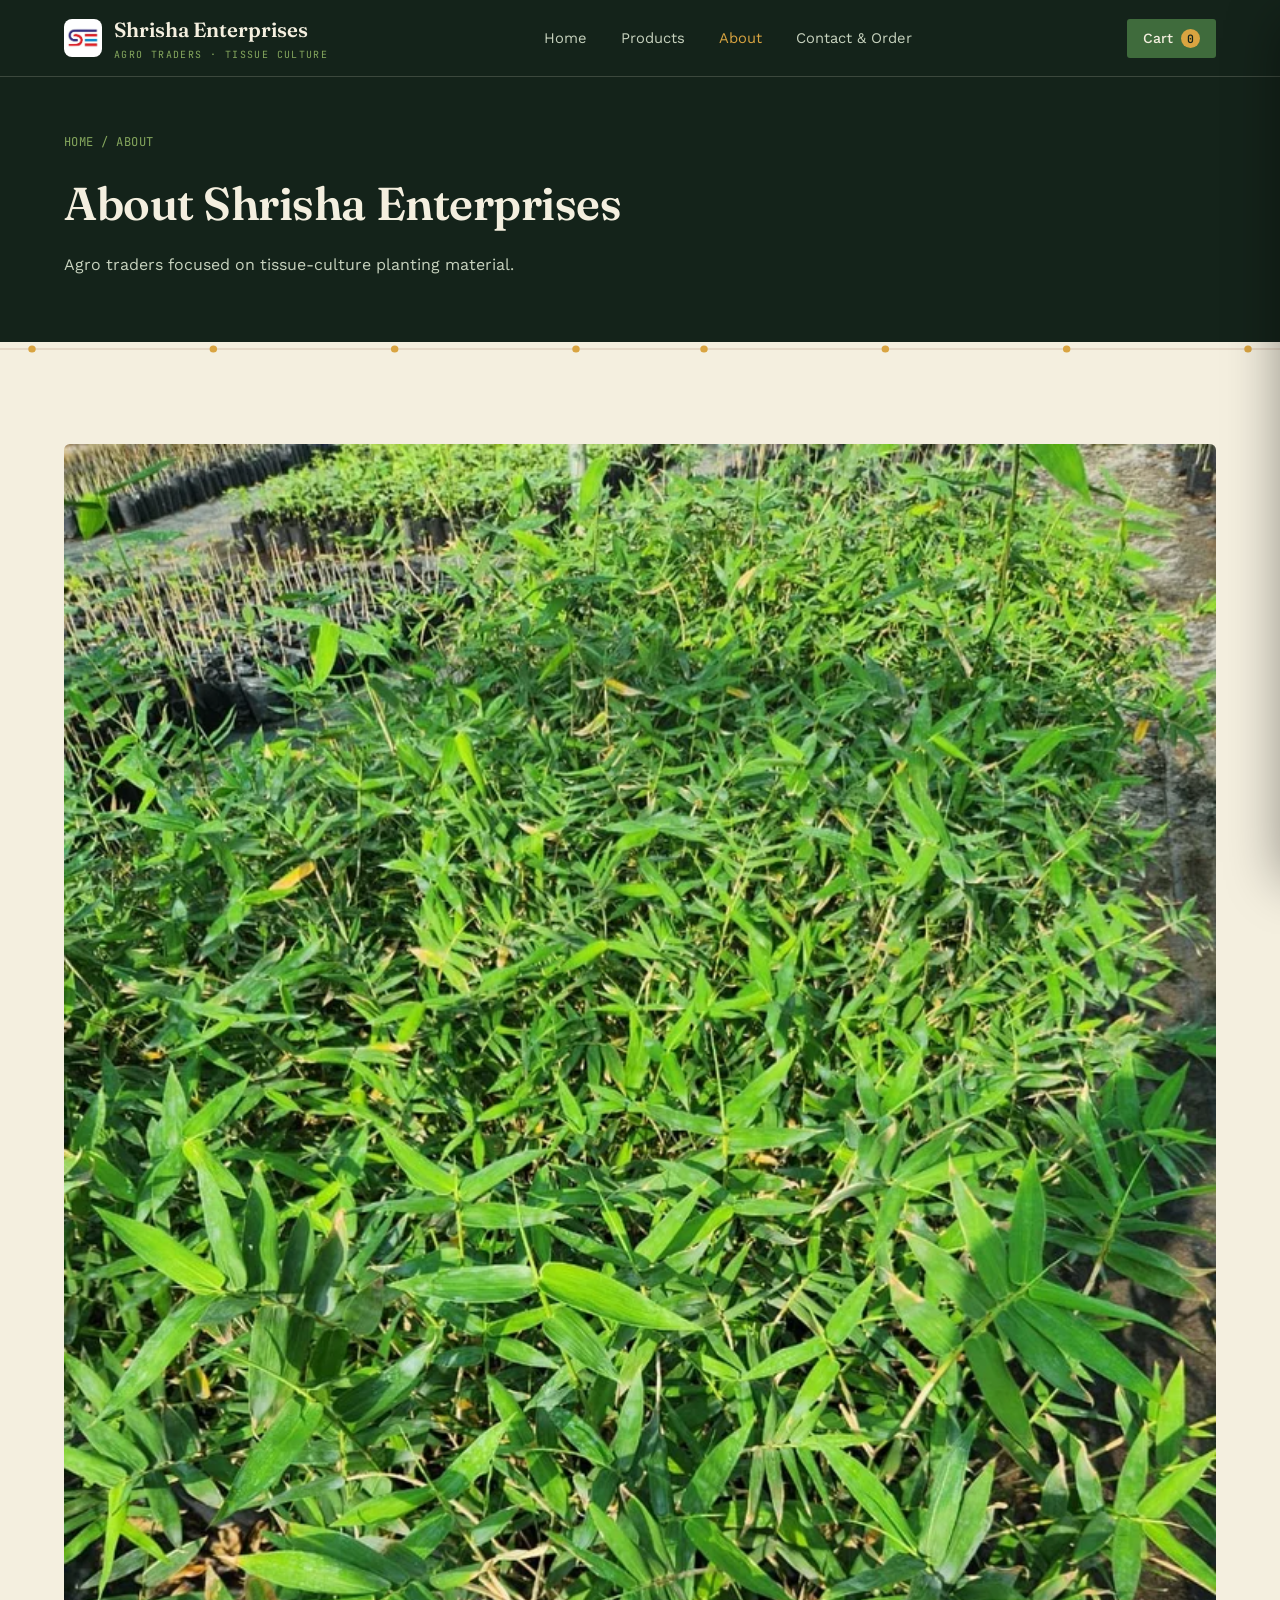
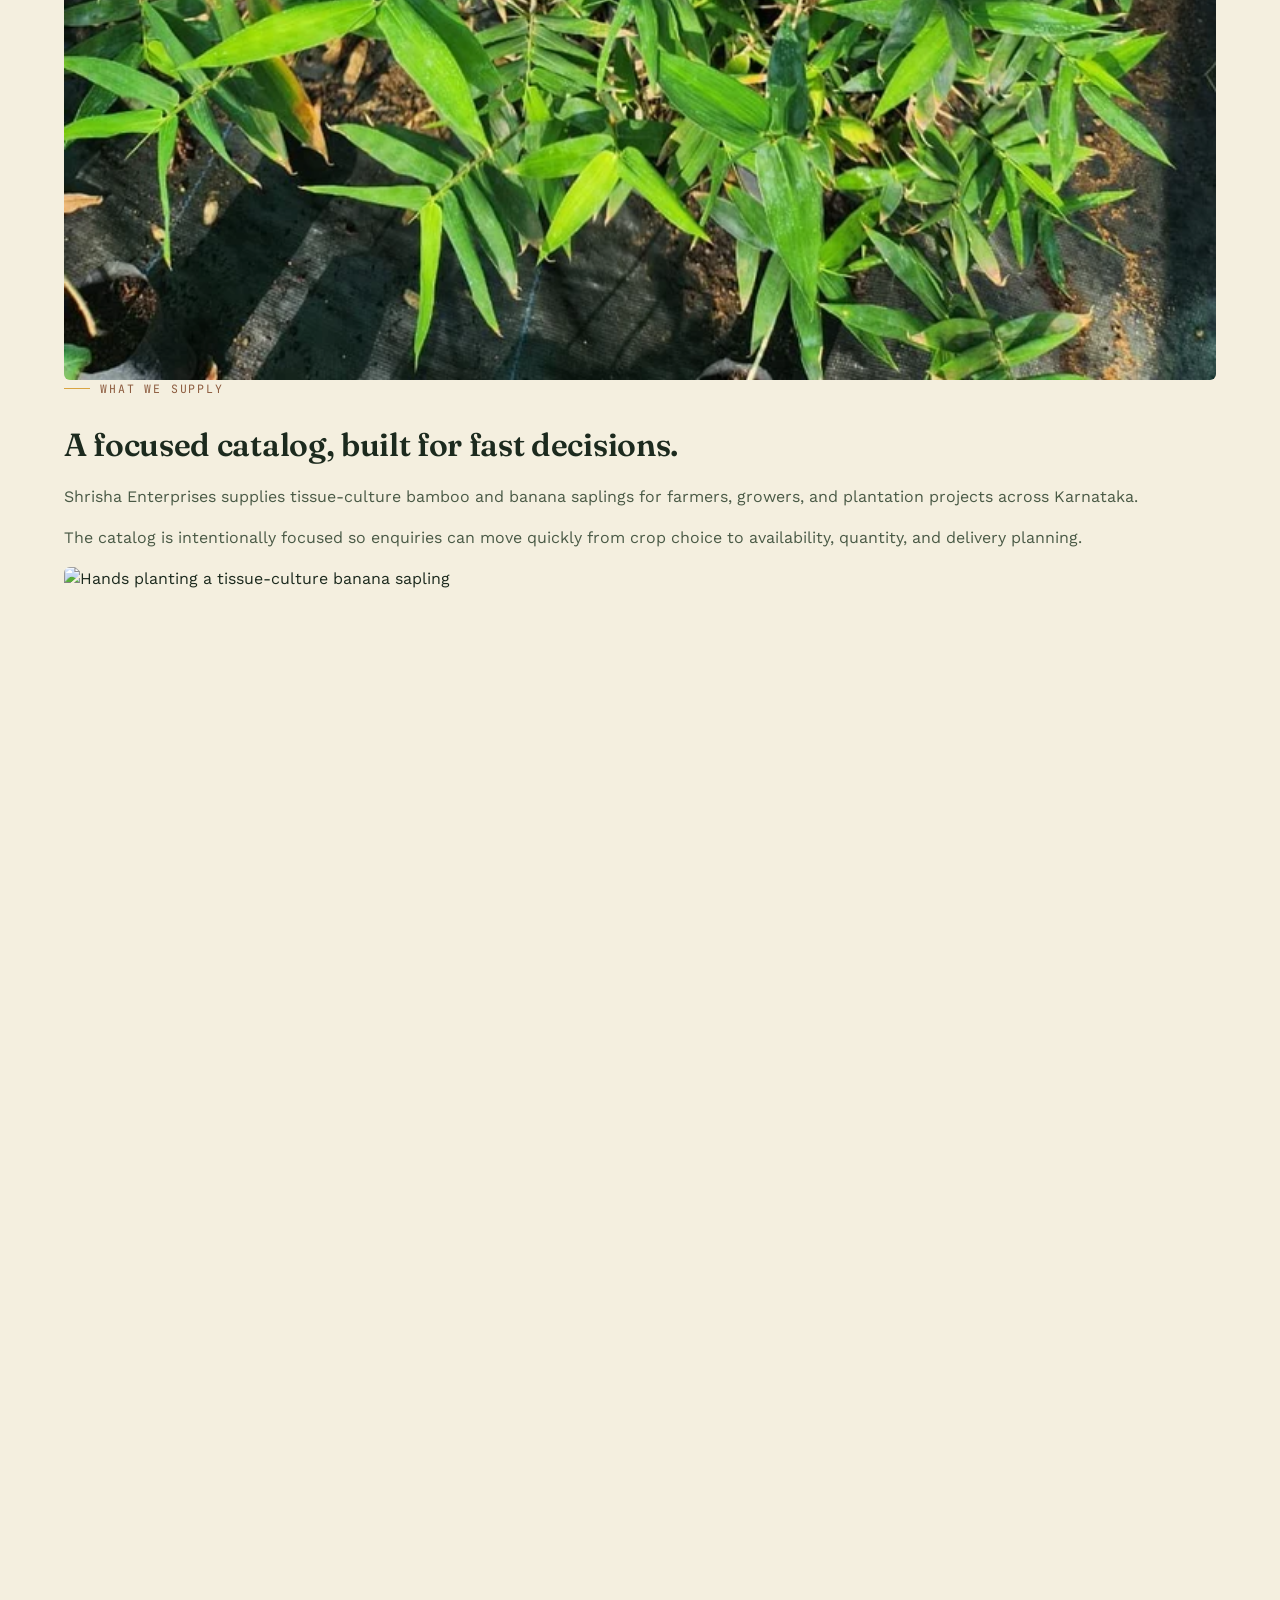
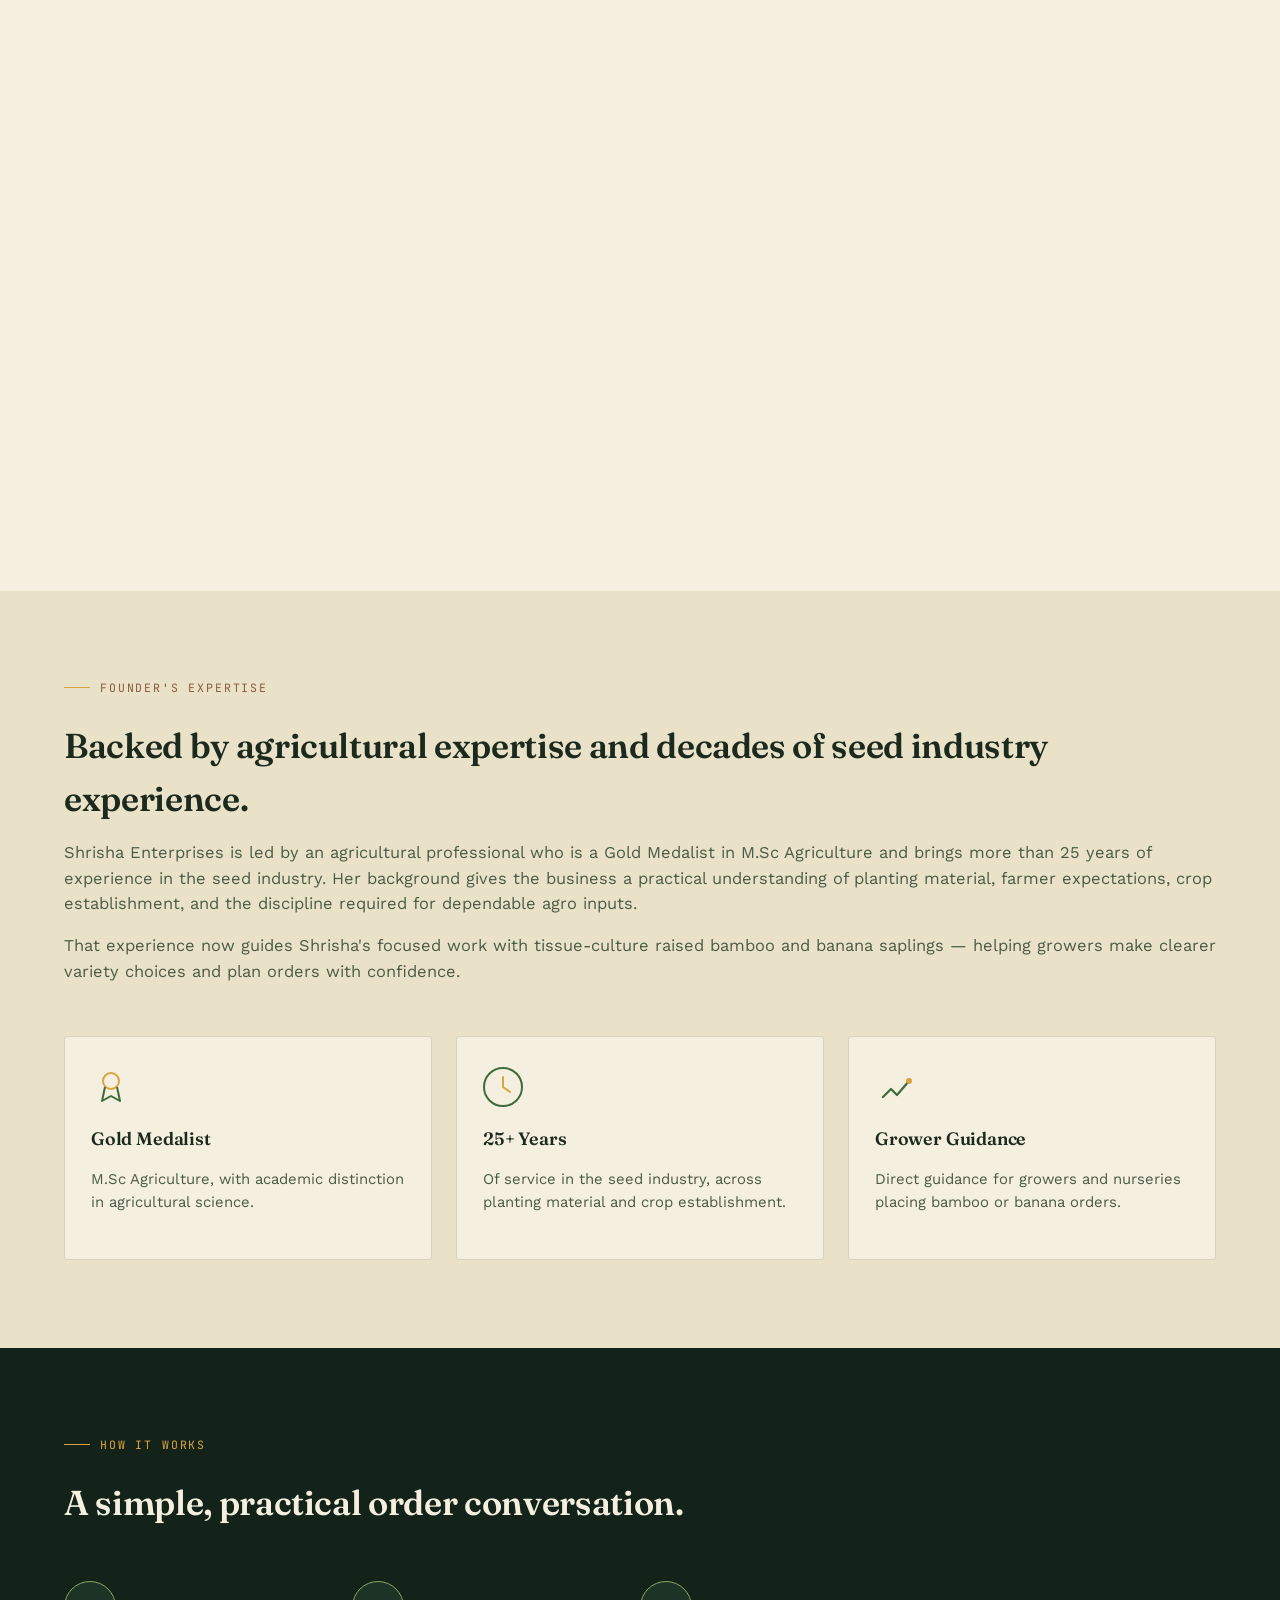
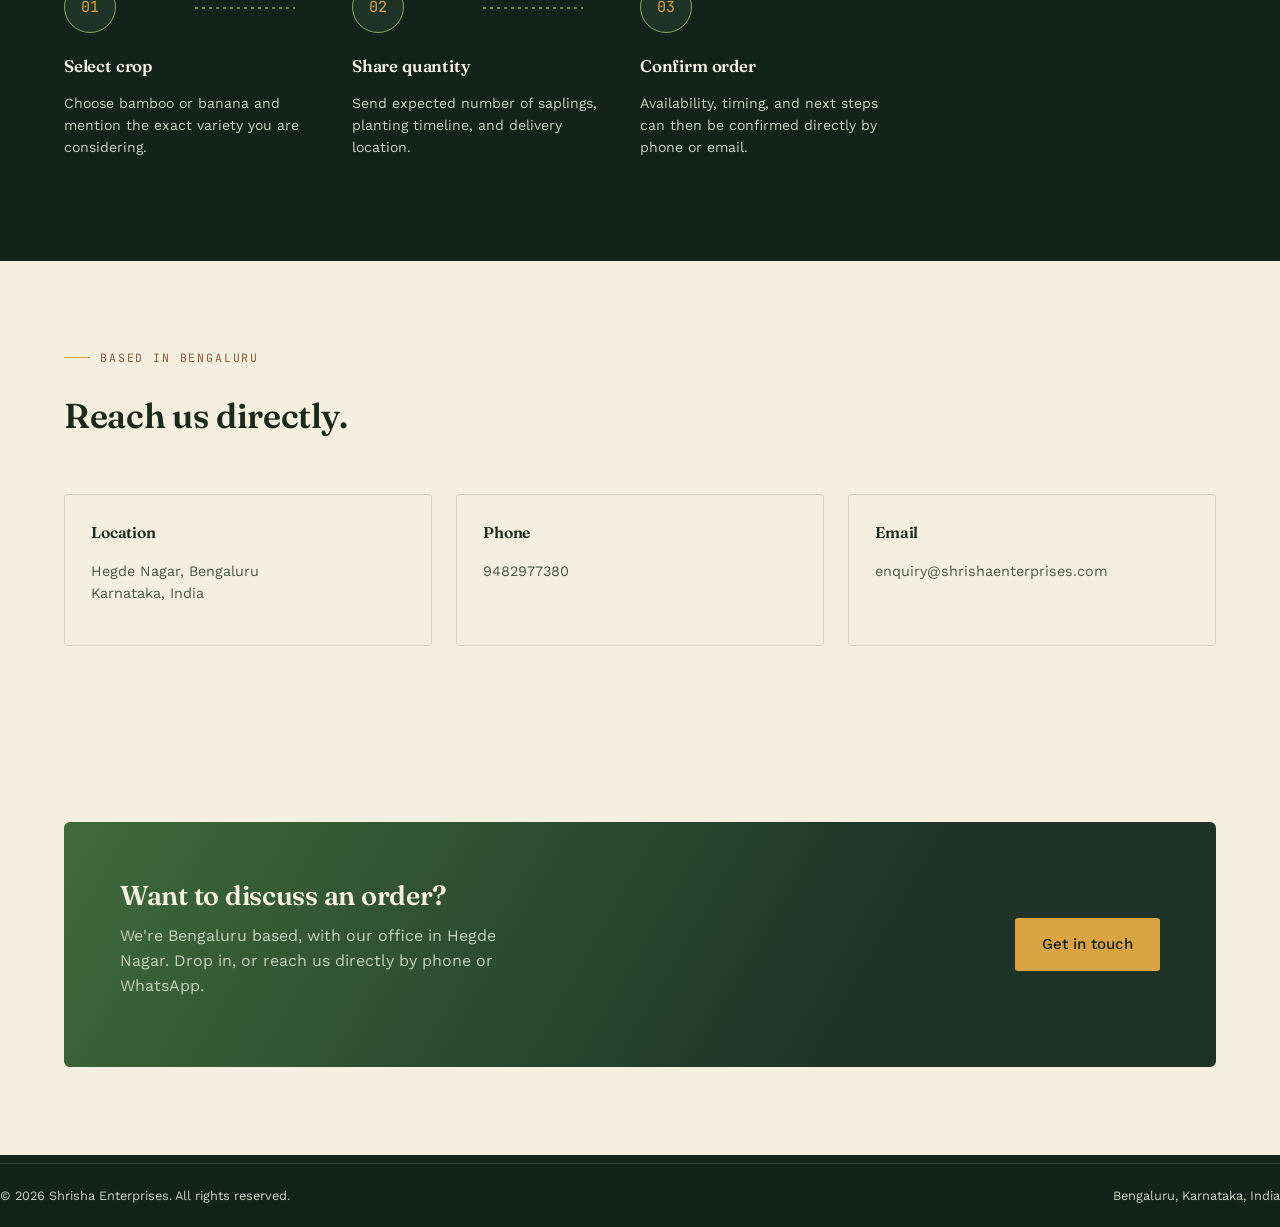
==== commit 674a2141: "Add files via upload" ====
--- a/about.html
+++ b/about.html
@@ -56,7 +56,10 @@
 </div>
 
 <section class="section">
-  <div class="wrap card-grid-2" style="align-items:center;">
+  <div class="wrap supply-split">
+    <div>
+      <img src="images/products/balcooa.webp" alt="Bambusa Balcooa tissue-culture bamboo saplings" style="width:100%; height:100%; object-fit:cover; border-radius:6px; aspect-ratio:3/4;">
+    </div>
     <div>
       <div class="eyebrow" style="color:var(--clay);">What we supply</div>
       <h2 style="font-size:2rem; margin-bottom:16px;">A focused catalog, built for fast decisions.</h2>
@@ -64,10 +67,11 @@
       <p style="color:var(--text-soft);">The catalog is intentionally focused so enquiries can move quickly from crop choice to availability, quantity, and delivery planning.</p>
     </div>
     <div>
-      <img src="images/products/bamboo-saplings-bundle.jpeg" alt="Tissue-culture bamboo saplings ready for dispatch" style="width:100%; height:100%; object-fit:cover; border-radius:6px; aspect-ratio:480/420;">
+      <img src="images/products/banana-sapling-planting.jpg" alt="Hands planting a tissue-culture banana sapling" style="width:100%; height:100%; object-fit:cover; border-radius:6px; aspect-ratio:3/4;">
     </div>
   </div>
 </section>
+
 
 <section class="section section-soft">
   <div class="wrap">
--- a/css/style.css
+++ b/css/style.css
@@ -145,7 +145,7 @@
 }
 .hero h1 em{ font-style:italic; color:var(--leaf); font-weight:500; }
 .hero p.lede{
-  margin-top:24px; font-size:1.1rem; color:var(--text-light-dim); max-width:680px; line-height:1.6;
+  margin-top:24px; font-size:1.1rem; color:var(--text-light-dim); max-width:none; line-height:1.6;
 }
 .hero-ctas{ display:flex; gap:14px; margin-top:36px; flex-wrap:wrap; }
 
@@ -354,8 +354,8 @@
 .page-hero{
   background:var(--ink); color:var(--text-light); padding:56px 0 48px;
 }
-.page-hero h1{ font-size:clamp(2rem,3.6vw,2.9rem); color:var(--text-light); max-width:1000px; }
-.page-hero p{ color:var(--text-light-dim); margin-top:14px; max-width:760px; }
+.page-hero h1{ font-size:clamp(2rem,3.6vw,2.9rem); color:var(--text-light); max-width:none; }
+.page-hero p{ color:var(--text-light-dim); margin-top:14px; max-width:none; }
 .breadcrumb{ font-family:var(--f-mono); font-size:0.76rem; color:var(--leaf); margin-bottom:16px; letter-spacing:0.04em; }
 
 .tabs{ display:flex; gap:8px; margin-bottom:36px; flex-wrap:wrap; }
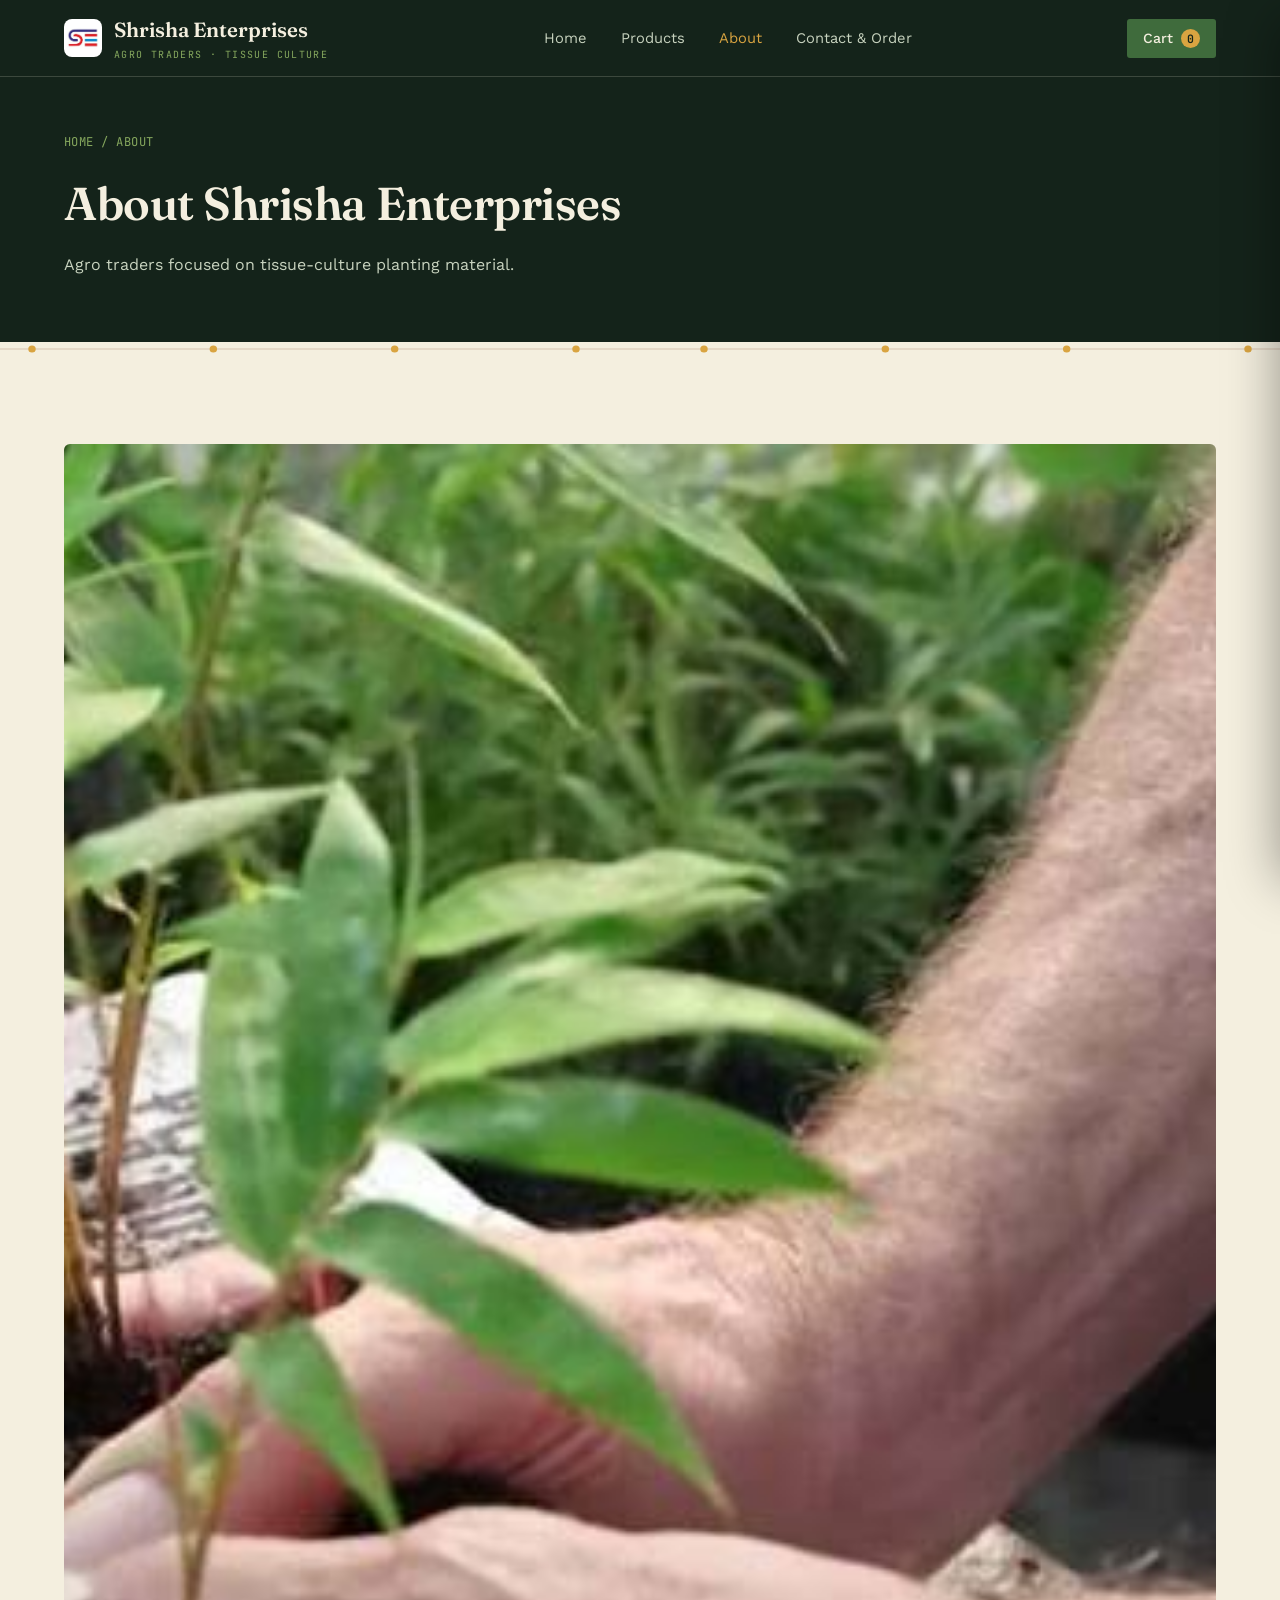
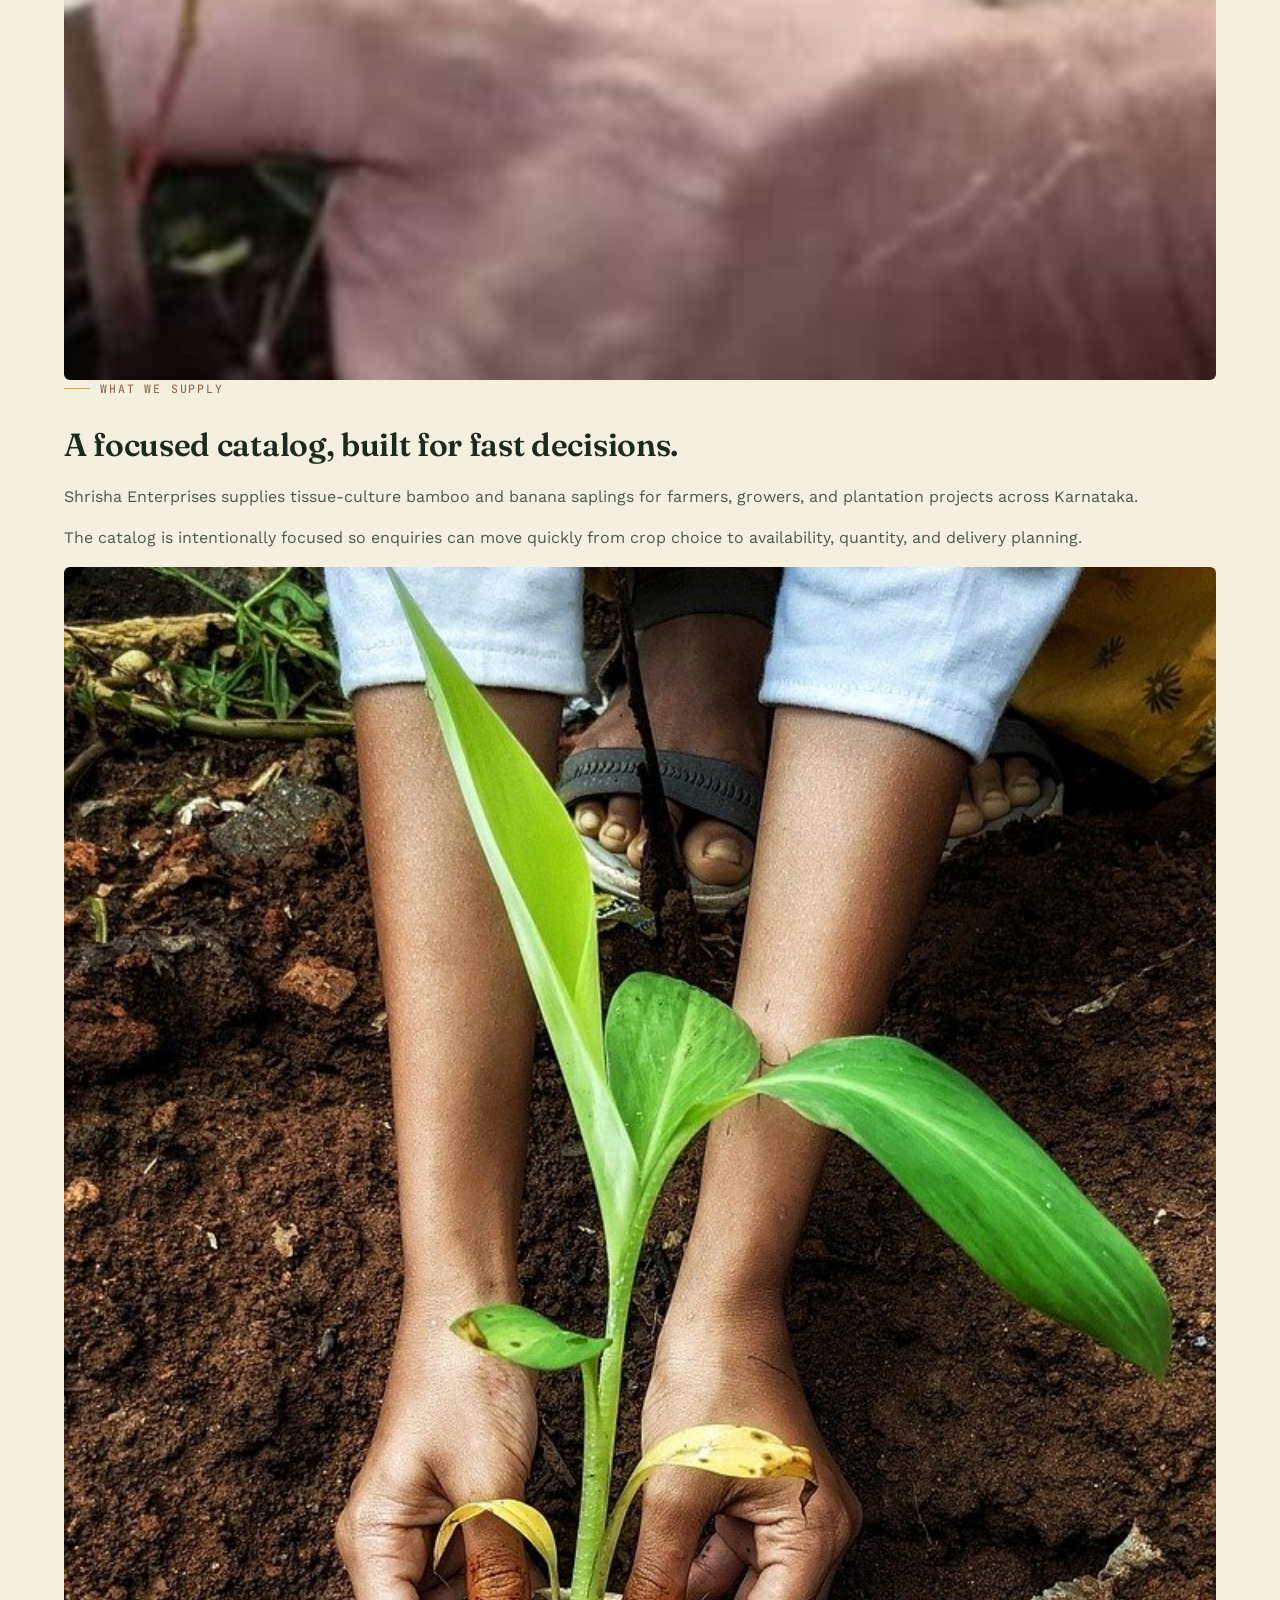
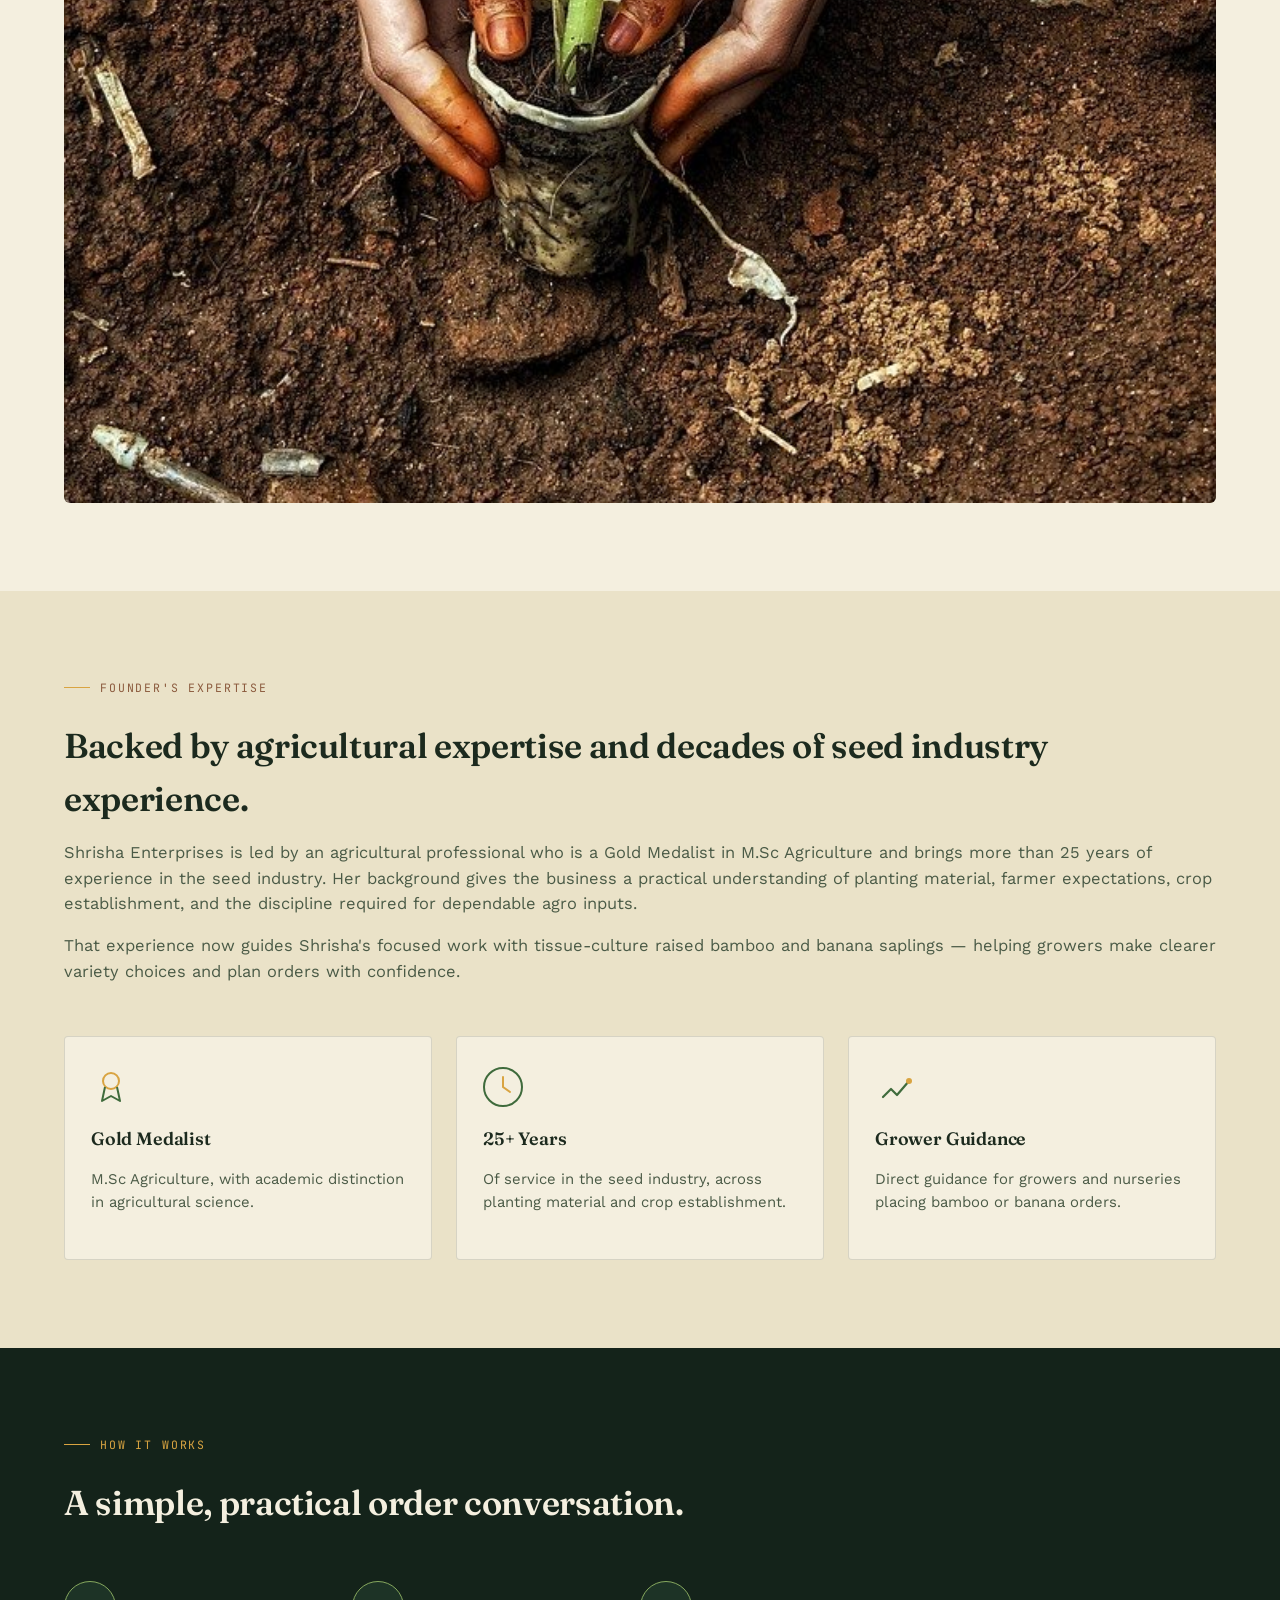
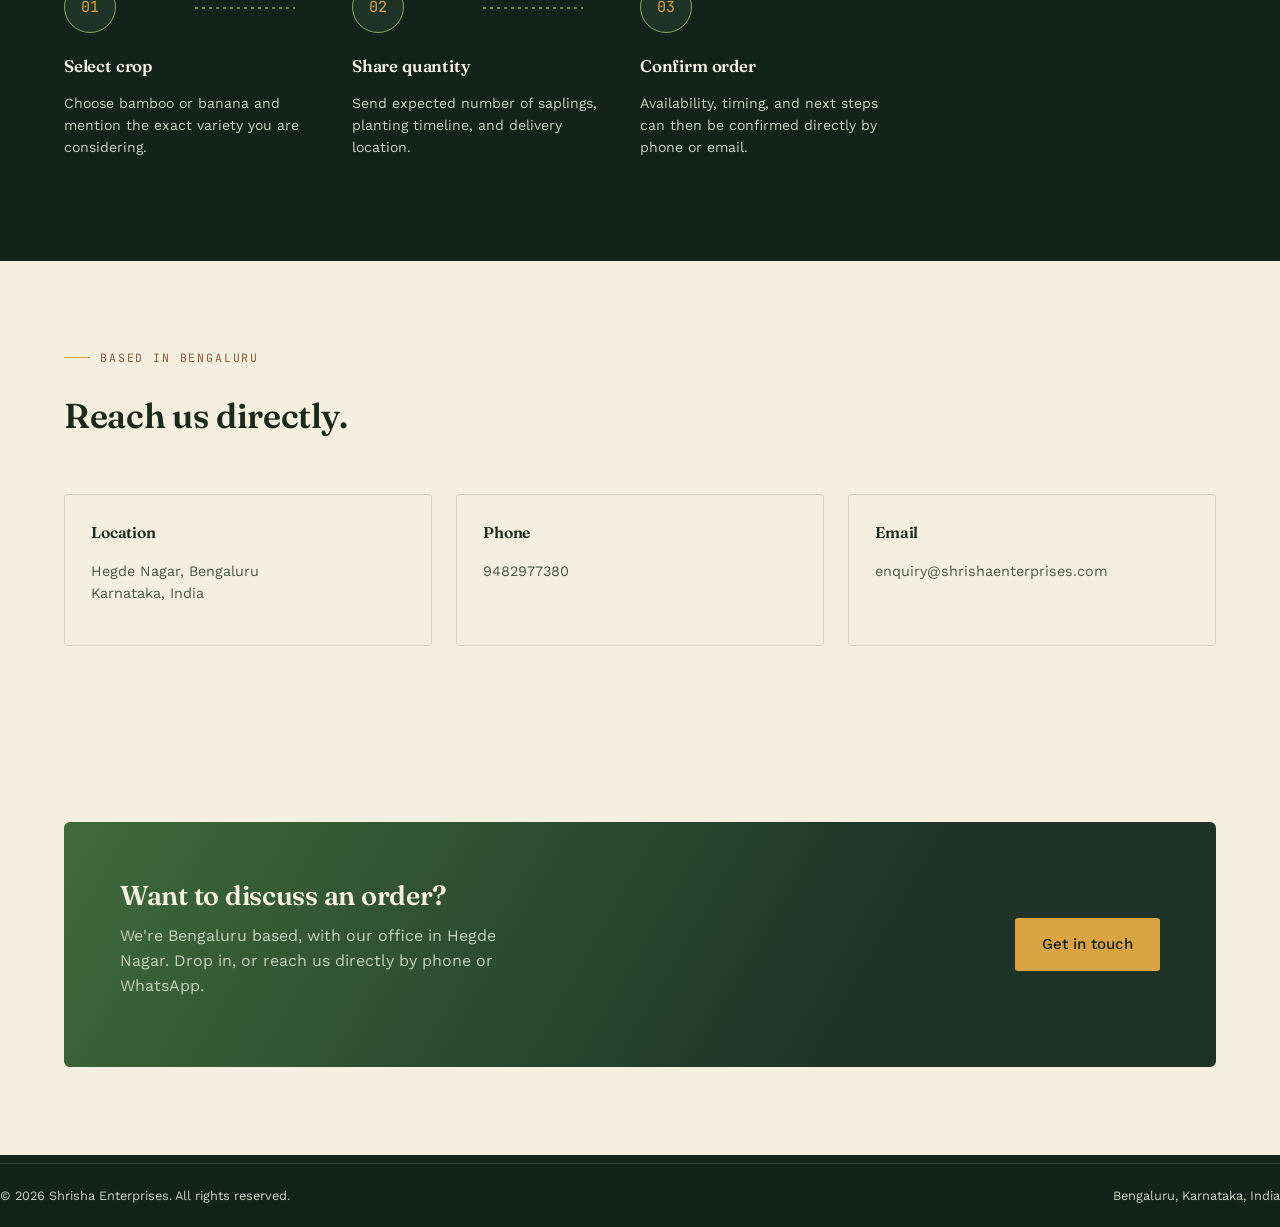
==== commit 3f01df39: "Add files via upload" ====
--- a/about.html
+++ b/about.html
@@ -58,7 +58,7 @@
 <section class="section">
   <div class="wrap supply-split">
     <div>
-      <img src="images/products/balcooa.webp" alt="Bambusa Balcooa tissue-culture bamboo saplings" style="width:100%; height:100%; object-fit:cover; border-radius:6px; aspect-ratio:3/4;">
+      <img src="images/products/bamboo-sapling-planting.jpg" alt="Hands transplanting bamboo saplings in the nursery" style="width:100%; height:100%; object-fit:cover; border-radius:6px; aspect-ratio:3/4;">
     </div>
     <div>
       <div class="eyebrow" style="color:var(--clay);">What we supply</div>
